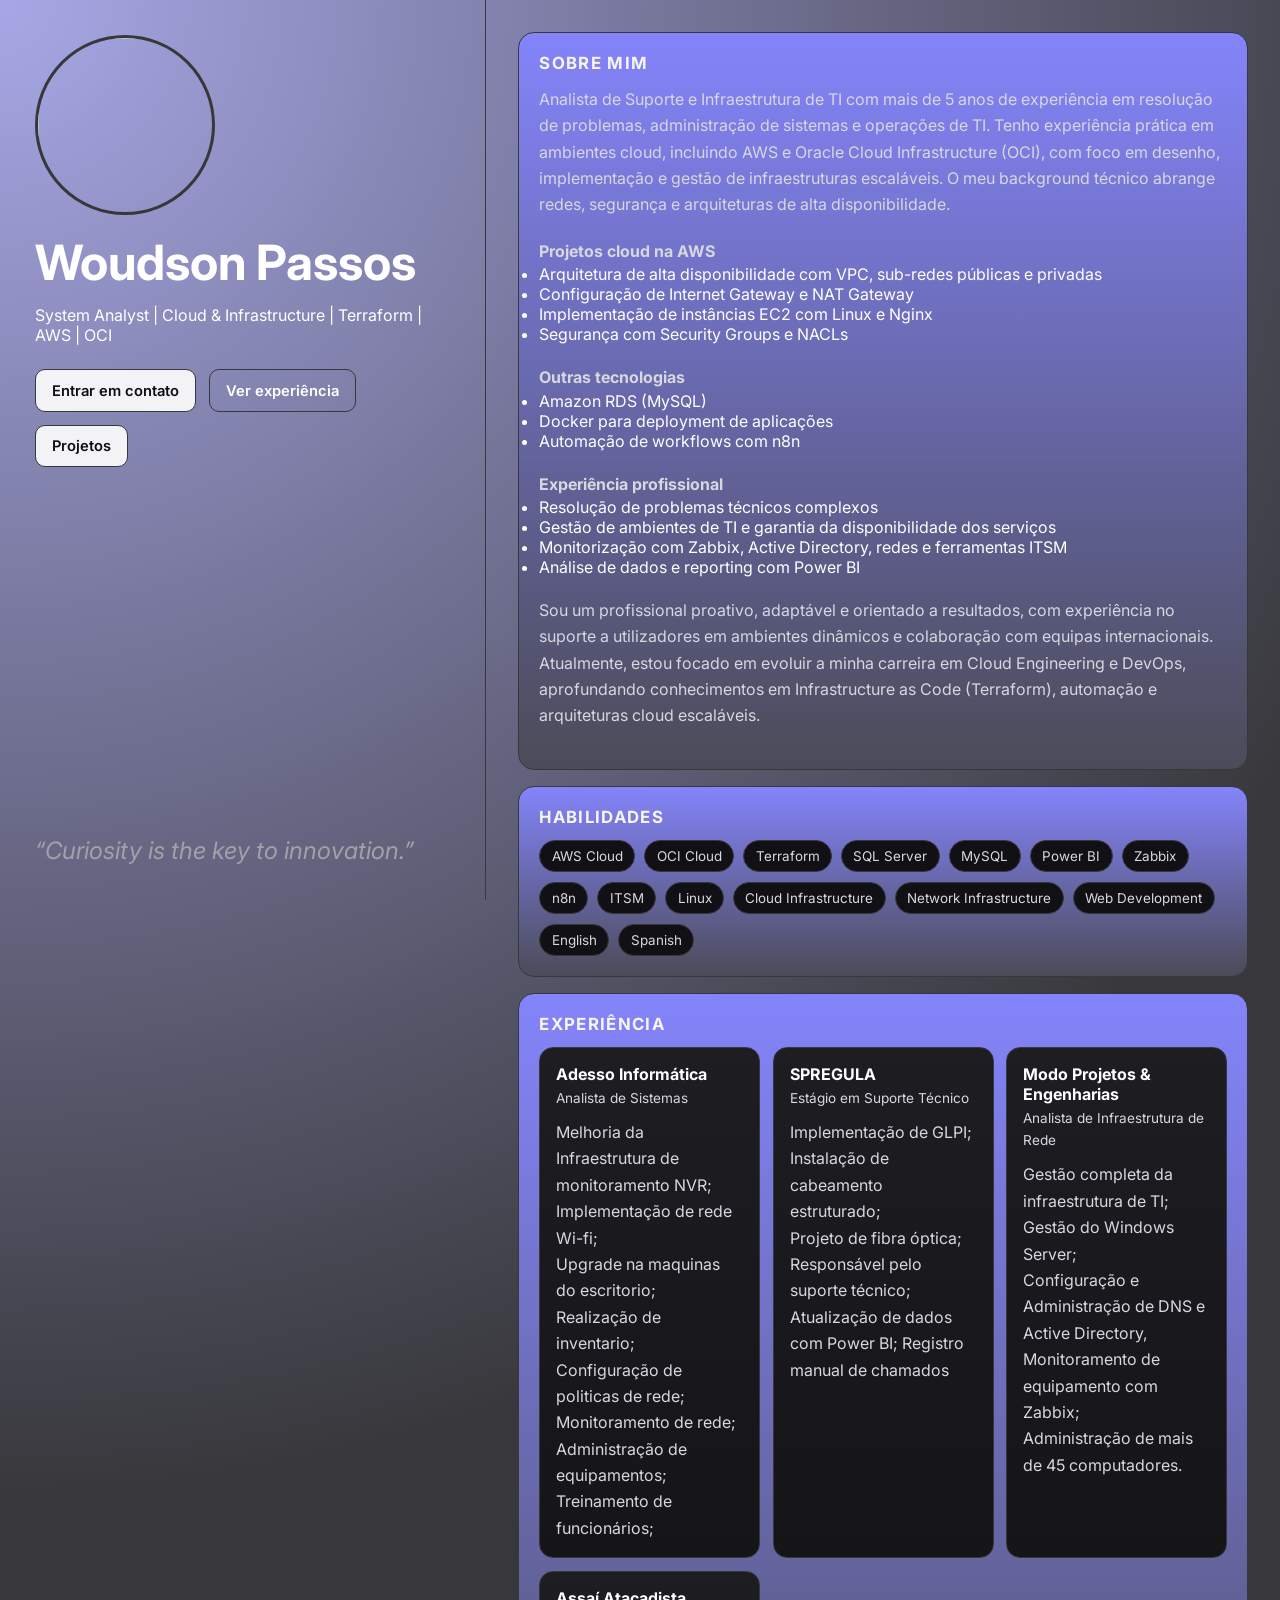
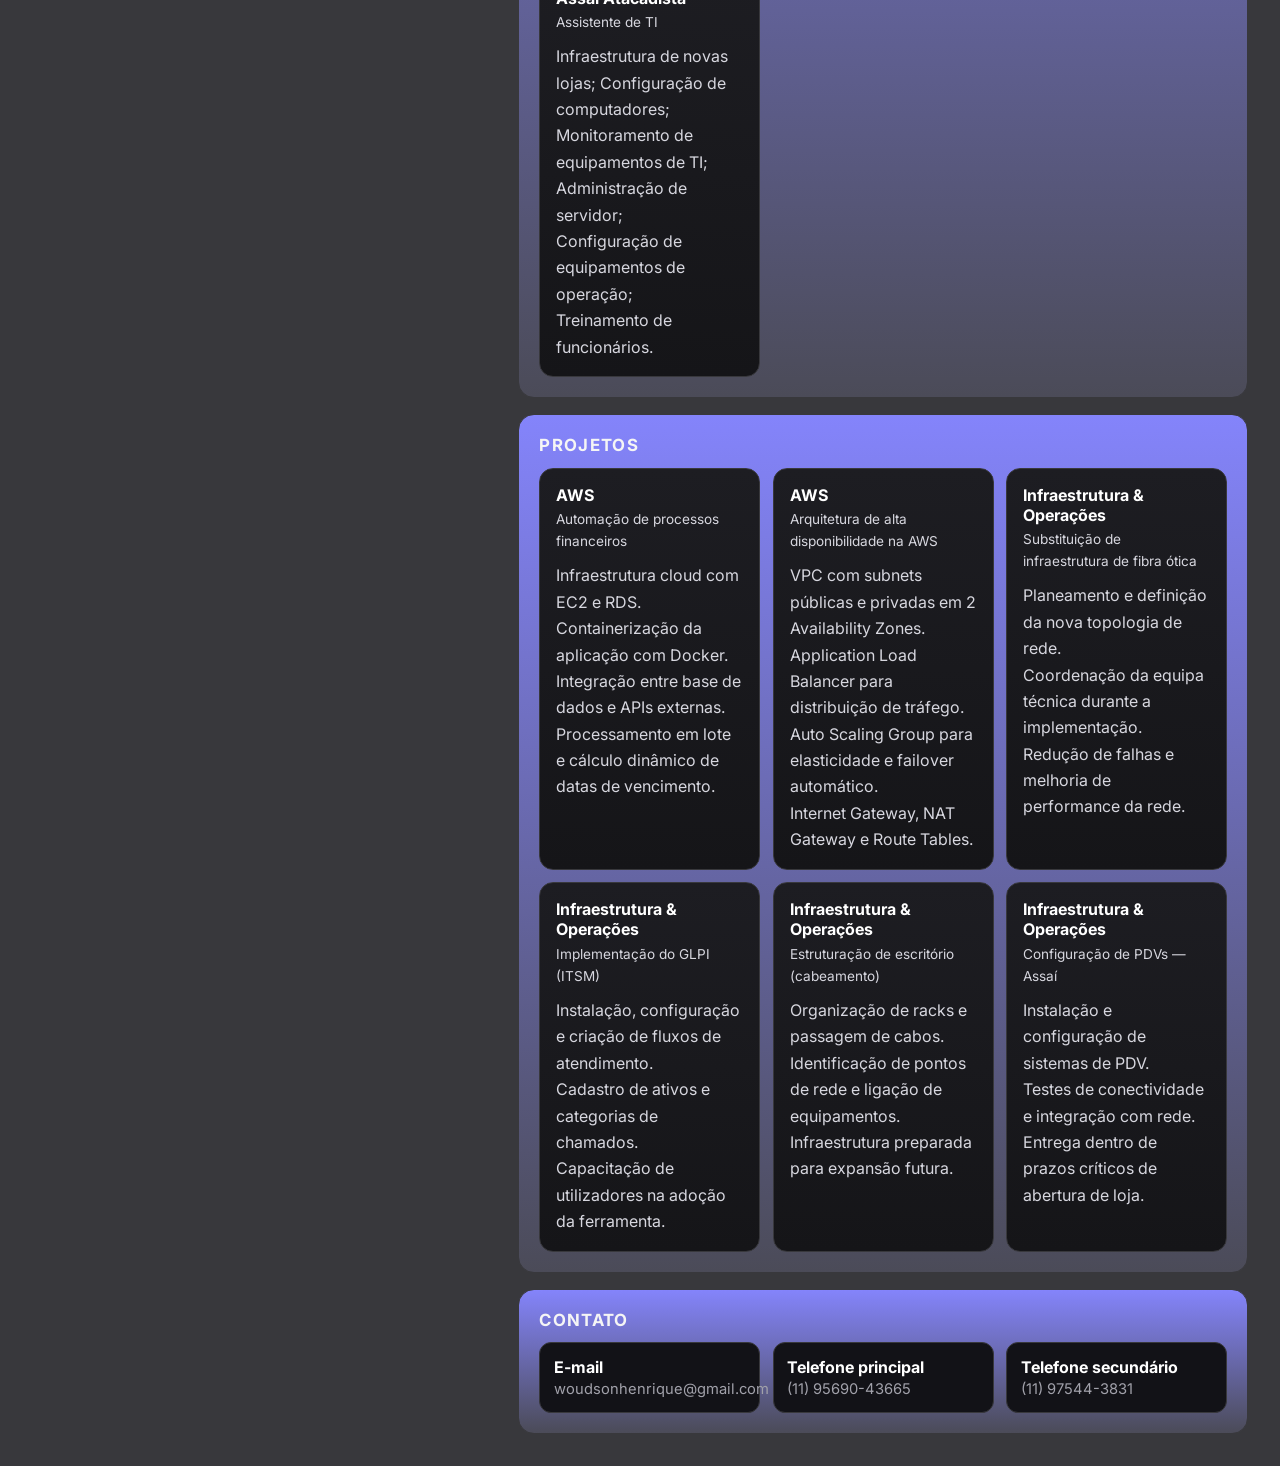
==== index.html @ 6a715b87 "insert button" ====
<!DOCTYPE html>
<html lang="pt-BR">
  <head>
    <meta charset="UTF-8" />
    <meta name="viewport" content="width=device-width, initial-scale=1.0" />
    <title>Portfolio | Woudson Passos</title>
    <link rel="preconnect" href="https://fonts.googleapis.com" />
    <link rel="preconnect" href="https://fonts.gstatic.com" crossorigin />
    <link
      href="https://fonts.googleapis.com/css2?family=Inter:wght@400;500;600;700;800&display=swap"
      rel="stylesheet"
    />
    <link rel="stylesheet" href="style.css" />
  </head>
  <body>
    <div class="layout">
      <aside class="sidebar">

        <img
          class="profile-photo"
          src="https://raw.githubusercontent.com/Woudson/portfolio/main/WoudTechTrend.jpg"/>
        
        <h1><span>Woudson Passos</span></h1>
        <p class="role">System Analyst | Cloud & Infrastructure | Terraform | AWS | OCI</p>

        <div class="actions">
          <a class="btn primary" href="#contato">Entrar em contato</a>
          <a class="btn ghost" href="#experiencia">Ver experiência</a>
          <a class="btn primary" href="#projetos">Projetos</a>
        </div>

        <p class="quote">“Curiosity is the key to innovation.”</p>
      </aside>

      <main class="content">
        <section class="panel" id="sobre">
  <h2>Sobre mim</h2>

  <p>
    Analista de Suporte e Infraestrutura de TI com mais de 5 anos de experiência em resolução de problemas, administração de sistemas e operações de TI. Tenho experiência prática em ambientes cloud, incluindo AWS e Oracle Cloud Infrastructure (OCI), com foco em desenho, implementação e gestão de infraestruturas escaláveis. O meu background técnico abrange redes, segurança e arquiteturas de alta disponibilidade.
  </p><br>

  <p><strong>Projetos cloud na AWS</strong></p>
  <ul>
    <li>Arquitetura de alta disponibilidade com VPC, sub-redes públicas e privadas</li>
    <li>Configuração de Internet Gateway e NAT Gateway</li>
    <li>Implementação de instâncias EC2 com Linux e Nginx</li>
    <li>Segurança com Security Groups e NACLs</li>
  </ul><br>

  <p><strong>Outras tecnologias</strong></p>
  <ul>
    <li>Amazon RDS (MySQL)</li>
    <li>Docker para deployment de aplicações</li>
    <li>Automação de workflows com n8n</li>
  </ul><br>

  <p><strong>Experiência profissional</strong></p>
  <ul>
    <li>Resolução de problemas técnicos complexos</li>
    <li>Gestão de ambientes de TI e garantia da disponibilidade dos serviços</li>
    <li>Monitorização com Zabbix, Active Directory, redes e ferramentas ITSM</li>
    <li>Análise de dados e reporting com Power BI</li>
  </ul><br>

  <p>
    Sou um profissional proativo, adaptável e orientado a resultados, com experiência no suporte a utilizadores em ambientes dinâmicos e colaboração com equipas internacionais. Atualmente, estou focado em evoluir a minha carreira em Cloud Engineering e DevOps, aprofundando conhecimentos em Infrastructure as Code (Terraform), automação e arquiteturas cloud escaláveis.
  </p><br>

</section>

        <section class="panel" id="habilidades">
          <h2>Habilidades</h2>
          <div class="tags">
            <span>AWS Cloud</span>
            <span>OCI Cloud</span>
            <span>Terraform</span>
            <span>SQL Server</span>
            <span>MySQL</span>
            <span>Power BI</span>
            <span>Zabbix</span>
            <span>n8n</span>
            <span>ITSM</span>
            <span>Linux</span>
            <span>Cloud Infrastructure</span>
            <span>Network Infrastructure</span>
            <span>Web Development</span>
            <span>English</span>
            <span>Spanish</span>
          </div>
        </section>

        <section class="panel" id="experiencia">
          <div class="section-head">
            <h2>Experiência</h2>
          </div>

          <div class="cards">

            <article class="card">
                <h3>Adesso Informática</h3>
                <p class="subtitle">Analista de Sistemas</p>
                <p>
                    Melhoria da Infraestrutura de monitoramento NVR;
                    Implementação de rede Wi-fi;<br>
                    Upgrade na maquinas do escritorio;<br>
                    Realização de inventario;<br>
                    Configuração de politicas de rede;<br>
                    Monitoramento de rede;<br>
                    Administração de equipamentos;<br>
                    Treinamento de funcionários;

                </p>

            </article>

            <article class="card">
              <h3>SPREGULA</h3>
              <p class="subtitle">Estágio em Suporte Técnico</p>
              <p>
                Implementação de GLPI;
                Instalação de cabeamento estruturado;<br>
                Projeto de fibra óptica; <br>
                Responsável pelo suporte técnico;
                Atualização de dados com Power BI;
                Registro manual de chamados 
              </p>
            </article>

            <article class="card">
              <h3>Modo Projetos & Engenharias</h3>
              <p class="subtitle">Analista de Infraestrutura de Rede</p>
              <p>
                Gestão completa da infraestrutura de TI;<br>
                Gestão do Windows Server;<br>
                Configuração e Administração de DNS e Active Directory,<br>
                Monitoramento de equipamento com Zabbix;<br>
                Administração de mais de 45 computadores.<br>
              </p>
            </article>

            <article class="card">

              <h3>Assaí Atacadista</h3>
              <p class="subtitle">Assistente de TI</p>
              <p>
                Infraestrutura de novas lojas;
                Configuração de computadores;<br>
                Monitoramento de equipamentos de TI;<br>
                Administração de servidor;<br>
                Configuração de equipamentos de operação;<br>
                Treinamento de funcionários.<br>
              </p>
            </article>

          </div>
        </section>
        
<section class="panel" id="projetos">
  <div class="section-head">
    <h2>Projetos</h2>
  </div>

  <div class="cards">
    <article class="card">
      <h3>AWS</h3>
      <p class="subtitle">Automação de processos financeiros</p>
      <p>
        Infraestrutura cloud com EC2 e RDS.<br>
        Containerização da aplicação com Docker.<br>
        Integração entre base de dados e APIs externas.<br>
        Processamento em lote e cálculo dinâmico de datas de vencimento.
      </p>
    </article>

    <article class="card">
      <h3>AWS</h3>
      <p class="subtitle">Arquitetura de alta disponibilidade na AWS</p>
      <p>
        VPC com subnets públicas e privadas em 2 Availability Zones.<br>
        Application Load Balancer para distribuição de tráfego.<br>
        Auto Scaling Group para elasticidade e failover automático.<br>
        Internet Gateway, NAT Gateway e Route Tables.
      </p>
    </article>

    <article class="card">
      <h3>Infraestrutura &amp; Operações</h3>
      <p class="subtitle">Substituição de infraestrutura de fibra ótica</p>
      <p>
        Planeamento e definição da nova topologia de rede.<br>
        Coordenação da equipa técnica durante a implementação.<br>
        Redução de falhas e melhoria de performance da rede.
      </p>
    </article>

    <article class="card">
      <h3>Infraestrutura &amp; Operações</h3>
      <p class="subtitle">Implementação do GLPI (ITSM)</p>
      <p>
        Instalação, configuração e criação de fluxos de atendimento.<br>
        Cadastro de ativos e categorias de chamados.<br>
        Capacitação de utilizadores na adoção da ferramenta.
      </p>
    </article>

    <article class="card">
      <h3>Infraestrutura &amp; Operações</h3>
      <p class="subtitle">Estruturação de escritório (cabeamento)</p>
      <p>
        Organização de racks e passagem de cabos.<br>
        Identificação de pontos de rede e ligação de equipamentos.<br>
        Infraestrutura preparada para expansão futura.
      </p>
    </article>

    <article class="card">
      <h3>Infraestrutura &amp; Operações</h3>
      <p class="subtitle">Configuração de PDVs — Assaí</p>
      <p>
        Instalação e configuração de sistemas de PDV.<br>
        Testes de conectividade e integração com rede.<br>
        Entrega dentro de prazos críticos de abertura de loja.
      </p>
    </article>
  </div>
</section>

        <section class="panel" id="contato">
          <h2>Contato</h2>
          <div class="contact-grid">
            <a href="mailto:woudsonhenrique@gmail.com">
              <strong>E-mail</strong>
              <span>woudsonhenrique@gmail.com</span>
            </a>
            <a href="tel:+55119569043665">
              <strong>Telefone principal</strong>
              <span>(11) 95690-43665</span>
            </a>
            <a href="tel:+5511975443831">
              <strong>Telefone secundário</strong>
              <span>(11) 97544-3831</span>
            </a>
          </div>
        </section>
      </main>
    </div>
  </body>
</html>
---- style.css ----
:root {
  --bg:#38383c;
  --bg-soft: #131316;
  --panel: #8484fb;
  --card: #1d1d22;
  --text: #ffffff;
  --muted: #a1a1aa;
  --line: #38383c;
  --accent: #f5f5f7;
}

* {
  box-sizing: border-box;
  margin: 0;
  padding: 0;
}

body {
  font-family: "Inter", sans-serif;
  background: radial-gradient(circle at top left, #a7a7e6 0%, var(--bg) 45%);
  color: var(--text);
}

.layout {
  min-height: 100vh;
  display: grid;
  grid-template-columns: minmax(320px, 38%) 1fr;
}

.sidebar {
  padding: 2.2rem;
  border-right: 1px solid var(--line);
  position: sticky;
  top: 0;
  height: 100vh;
  display: flex;
  flex-direction: column;
  gap: 1rem;
}

.profile-photo {
  width: 180px;
  height: 180px;
  border-radius: 50%;
  object-fit: cover;
  border: 3px solid var(--line);
  filter: grayscale(60%);
}

h1 {
  font-size: clamp(1.8rem, 3.8vw, 3.2rem);
  line-height: 1.1;
  margin-top: 0.3rem;
}

h1 span {
  color: #ffffff;
}

.role {
  color: rgb(rgb(245, 240, 240));
  max-width: 55ch;
}

.actions {
  display: flex;
  gap: 0.8rem;
  flex-wrap: wrap;
  margin: 0.5rem 0 0.2rem;
}

.btn {
  border: 1px solid var(--line);
  border-radius: 10px;
  padding: 0.7rem 1rem;
  text-decoration: none;
  color: var(--text);
  font-weight: 600;
  font-size: 0.92rem;
}

.btn.primary {
  background: #f3f3f6;
  color: #0f0f12;
}

.btn.ghost {
  background: transparent;
}

.quote {
  margin-top: auto;
  color: var(--muted);
  font-style: italic;
  font-size: 1.5rem;
}

.content {
  padding: 2rem;
  display: grid;
  gap: 1rem;
}

.panel {
  border: 1px solid var(--line);
  border-radius: 16px;
  background: linear-gradient(180deg, var(--panel), #4b4b58);
  padding: 1.25rem;
}

h2 {
  font-size: 1.05rem;
  text-transform: uppercase;
  letter-spacing: 0.08em;
  color: #f5f5f5;
  margin-bottom: 0.8rem;
}

.panel p {
  color: #d7d7df;
  line-height: 1.65;
}

.tags {
  display: flex;
  flex-wrap: wrap;
  gap: 0.6rem;
}

.tags span {
  border: 1px solid var(--line);
  background: #111115;
  padding: 0.45rem 0.7rem;
  border-radius: 999px;
  font-size: 0.84rem;
  color: #d8d8df;
}

.cards {
  display: grid;
  grid-template-columns: repeat(auto-fit, minmax(220px, 1fr));
  gap: 0.8rem;
}

.card {
  border: 1px solid var(--line);
  background: linear-gradient(180deg, var(--card), #151518);
  border-radius: 14px;
  padding: 1rem;
}

.card h3 {
  font-size: 1rem;
}

.subtitle {
  color: var(--muted);
  font-size: 0.85rem;
  margin: 0.2rem 0 0.6rem;
}

.contact-grid {
  display: grid;
  grid-template-columns: repeat(auto-fit, minmax(220px, 1fr));
  gap: 0.8rem;
}

.contact-grid a {
  text-decoration: none;
  border: 1px solid var(--line);
  background: #121217;
  color: var(--text);
  border-radius: 12px;
  padding: 0.85rem;
  display: grid;
  gap: 0.2rem;
}

.contact-grid span {
  color: var(--muted);
  font-size: 0.92rem;
}

@media (max-width: 980px) {
  .layout {
    grid-template-columns: 1fr;
  }

  .sidebar {
    position: static;
    height: auto;
    border-right: none;
    border-bottom: 1px solid var(--line);
  }
}
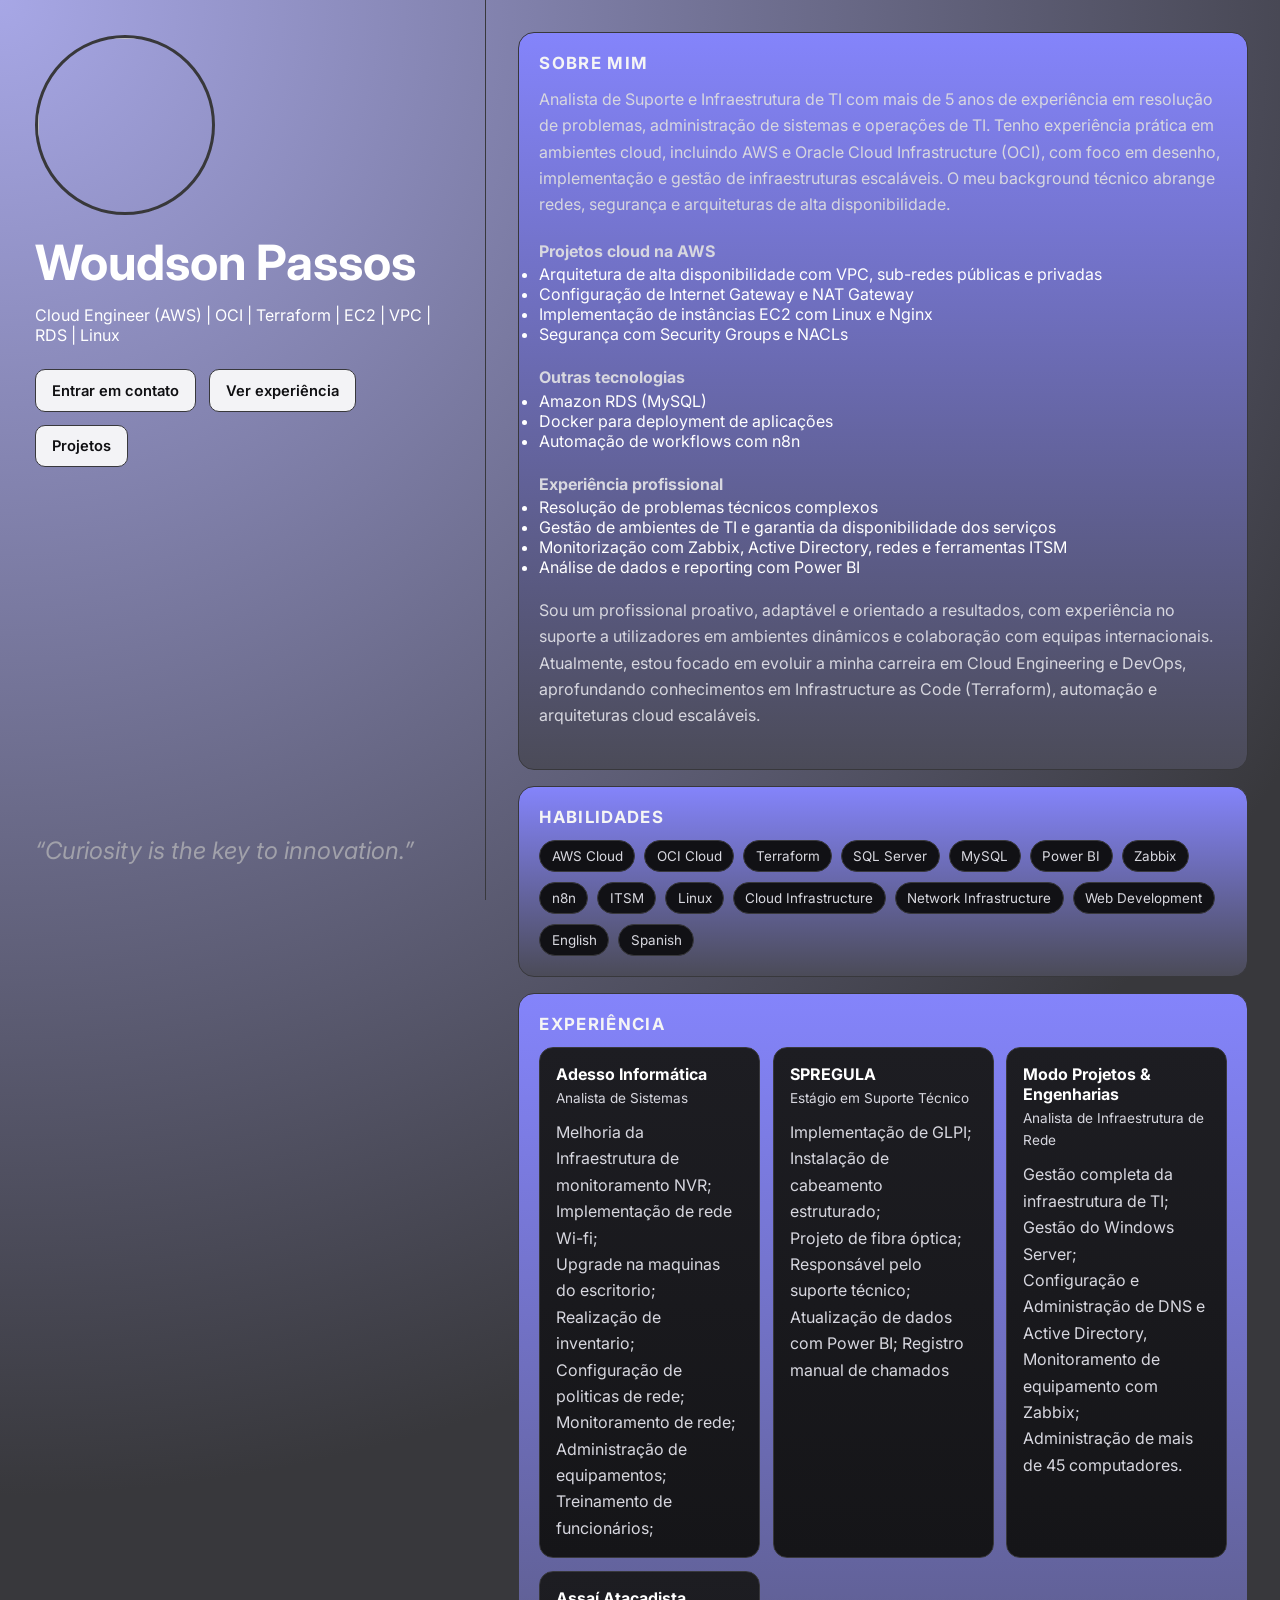
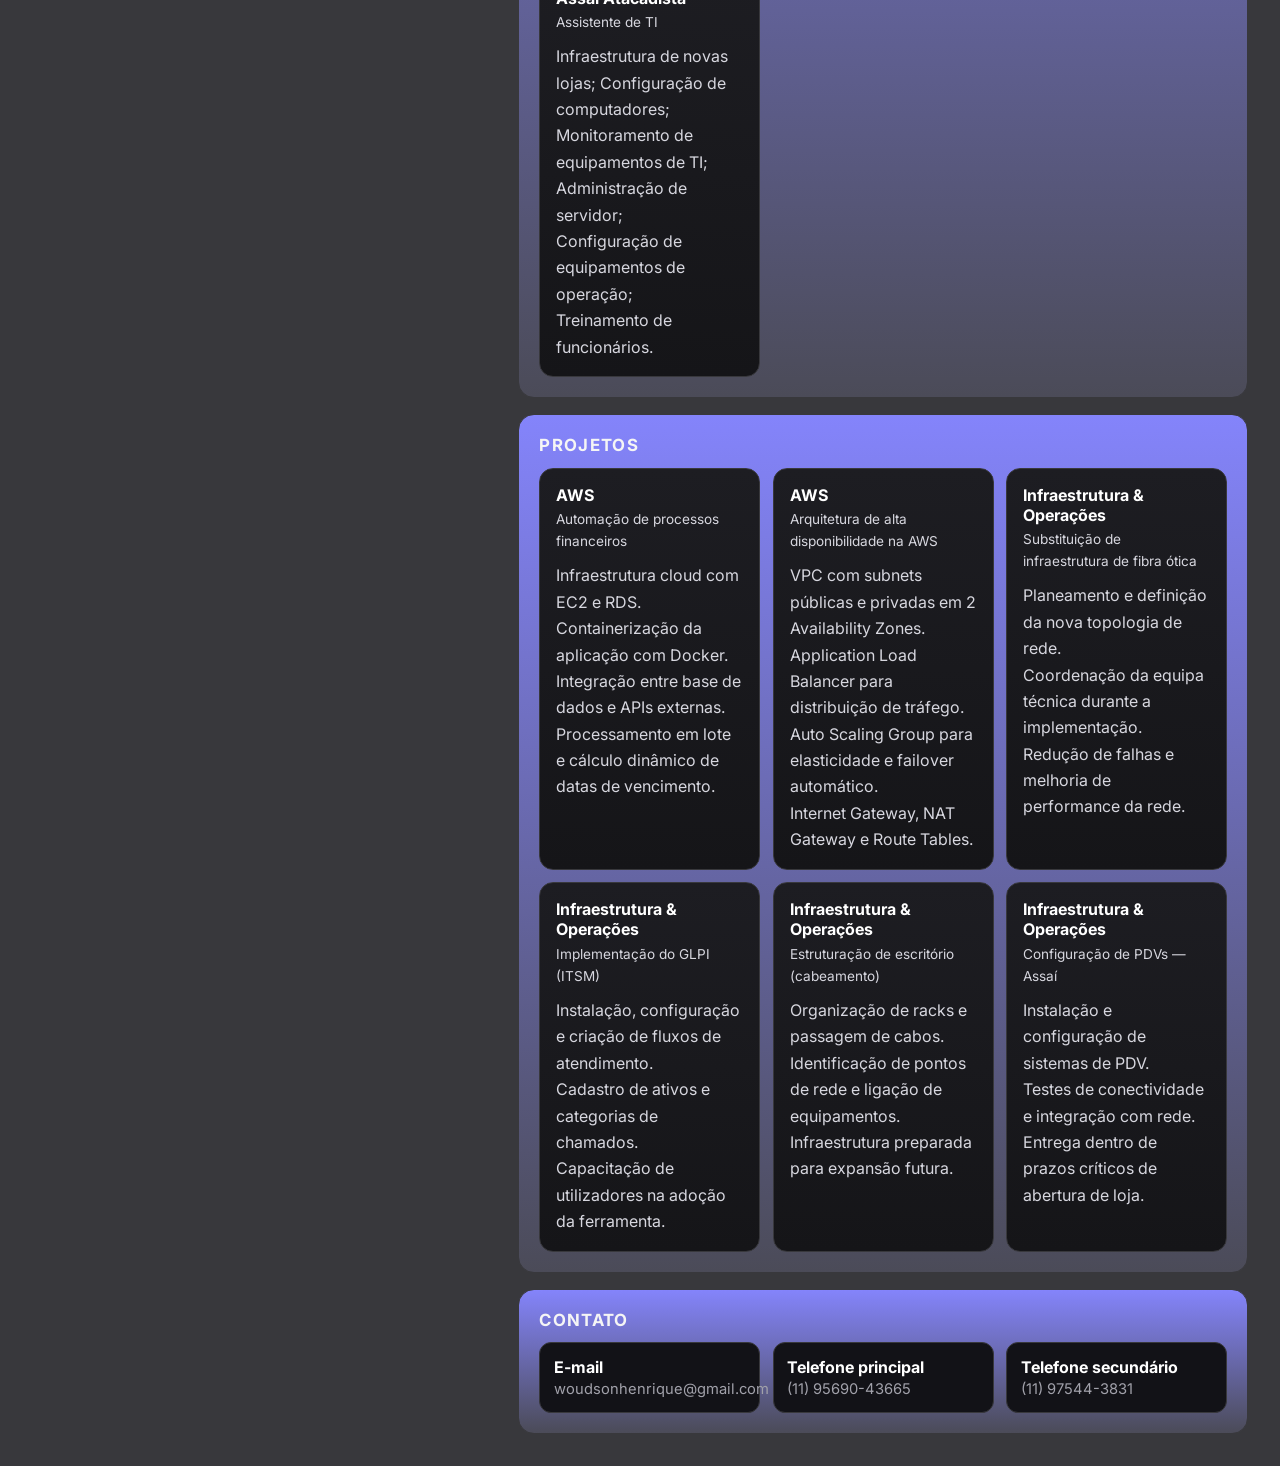
==== commit d854f8dd: "change design" ====
--- a/index.html
+++ b/index.html
@@ -21,11 +21,11 @@
           src="https://raw.githubusercontent.com/Woudson/portfolio/main/WoudTechTrend.jpg"/>
         
         <h1><span>Woudson Passos</span></h1>
-        <p class="role">System Analyst | Cloud & Infrastructure | Terraform | AWS | OCI</p>
+        <p class="role">Cloud Engineer (AWS) | OCI | Terraform | EC2 | VPC | RDS | Linux </p>
 
         <div class="actions">
           <a class="btn primary" href="#contato">Entrar em contato</a>
-          <a class="btn ghost" href="#experiencia">Ver experiência</a>
+          <a class="btn primary" href="#experiencia">Ver experiência</a>
           <a class="btn primary" href="#projetos">Projetos</a>
         </div>
 
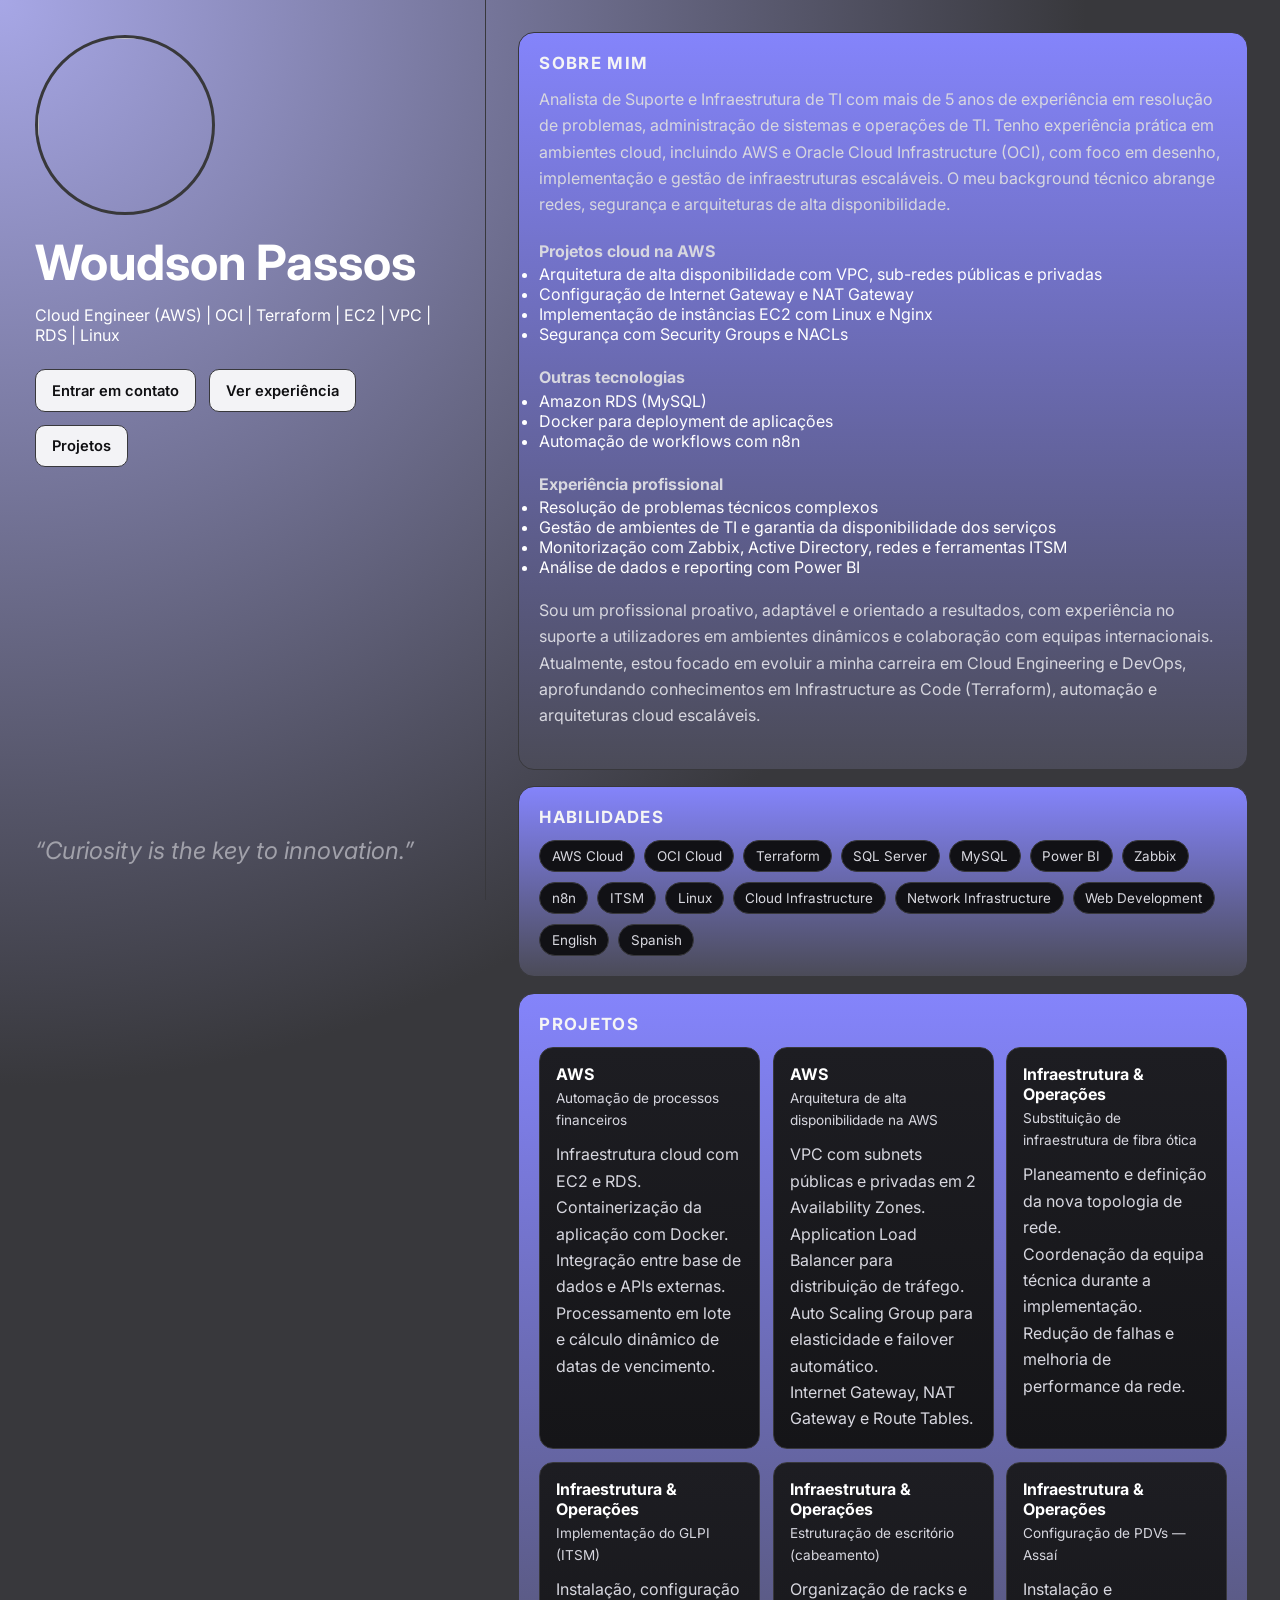
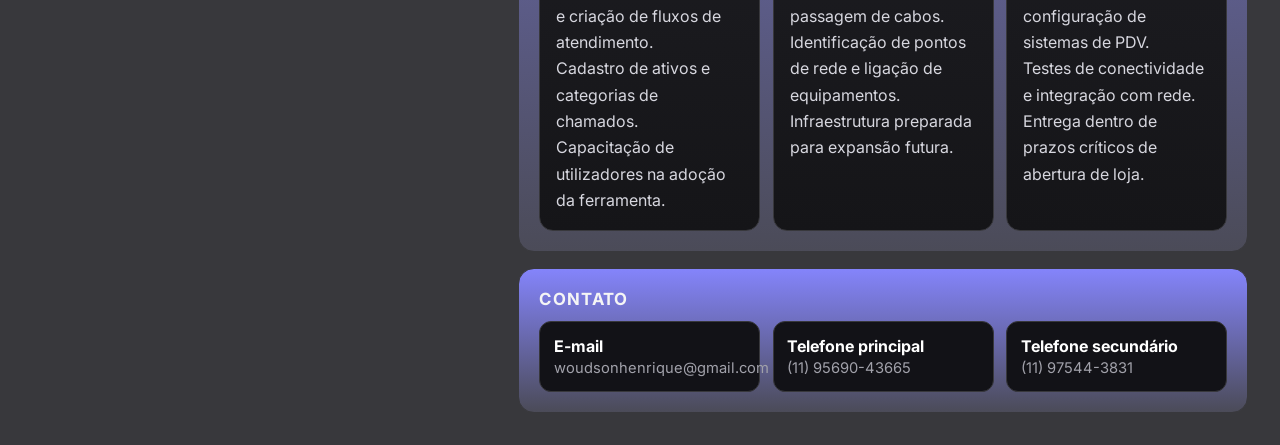
==== commit f9ebff14: "new edit" ====
--- a/index.html
+++ b/index.html
@@ -90,71 +90,7 @@
           </div>
         </section>
 
-        <section class="panel" id="experiencia">
-          <div class="section-head">
-            <h2>Experiência</h2>
-          </div>
-
-          <div class="cards">
-
-            <article class="card">
-                <h3>Adesso Informática</h3>
-                <p class="subtitle">Analista de Sistemas</p>
-                <p>
-                    Melhoria da Infraestrutura de monitoramento NVR;
-                    Implementação de rede Wi-fi;<br>
-                    Upgrade na maquinas do escritorio;<br>
-                    Realização de inventario;<br>
-                    Configuração de politicas de rede;<br>
-                    Monitoramento de rede;<br>
-                    Administração de equipamentos;<br>
-                    Treinamento de funcionários;
-
-                </p>
-
-            </article>
-
-            <article class="card">
-              <h3>SPREGULA</h3>
-              <p class="subtitle">Estágio em Suporte Técnico</p>
-              <p>
-                Implementação de GLPI;
-                Instalação de cabeamento estruturado;<br>
-                Projeto de fibra óptica; <br>
-                Responsável pelo suporte técnico;
-                Atualização de dados com Power BI;
-                Registro manual de chamados 
-              </p>
-            </article>
-
-            <article class="card">
-              <h3>Modo Projetos & Engenharias</h3>
-              <p class="subtitle">Analista de Infraestrutura de Rede</p>
-              <p>
-                Gestão completa da infraestrutura de TI;<br>
-                Gestão do Windows Server;<br>
-                Configuração e Administração de DNS e Active Directory,<br>
-                Monitoramento de equipamento com Zabbix;<br>
-                Administração de mais de 45 computadores.<br>
-              </p>
-            </article>
-
-            <article class="card">
-
-              <h3>Assaí Atacadista</h3>
-              <p class="subtitle">Assistente de TI</p>
-              <p>
-                Infraestrutura de novas lojas;
-                Configuração de computadores;<br>
-                Monitoramento de equipamentos de TI;<br>
-                Administração de servidor;<br>
-                Configuração de equipamentos de operação;<br>
-                Treinamento de funcionários.<br>
-              </p>
-            </article>
-
-          </div>
-        </section>
+        
         
 <section class="panel" id="projetos">
   <div class="section-head">
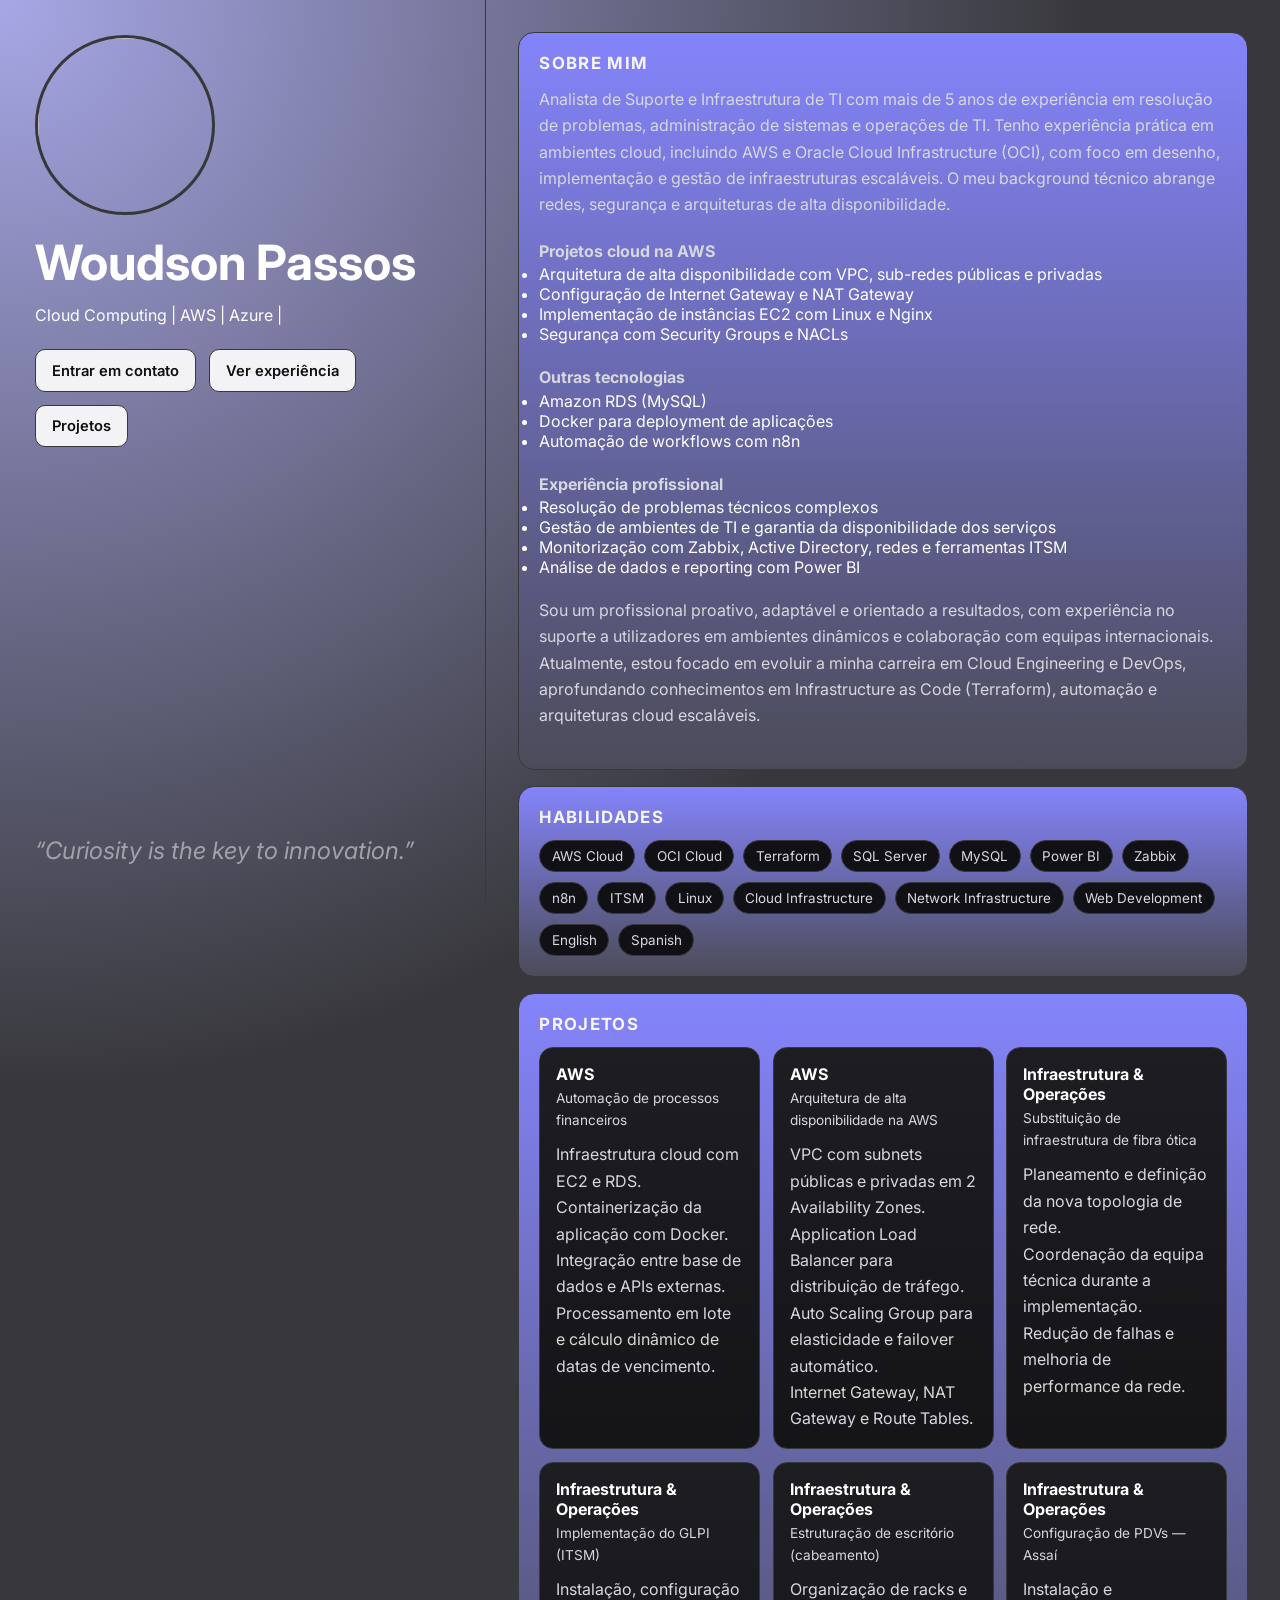
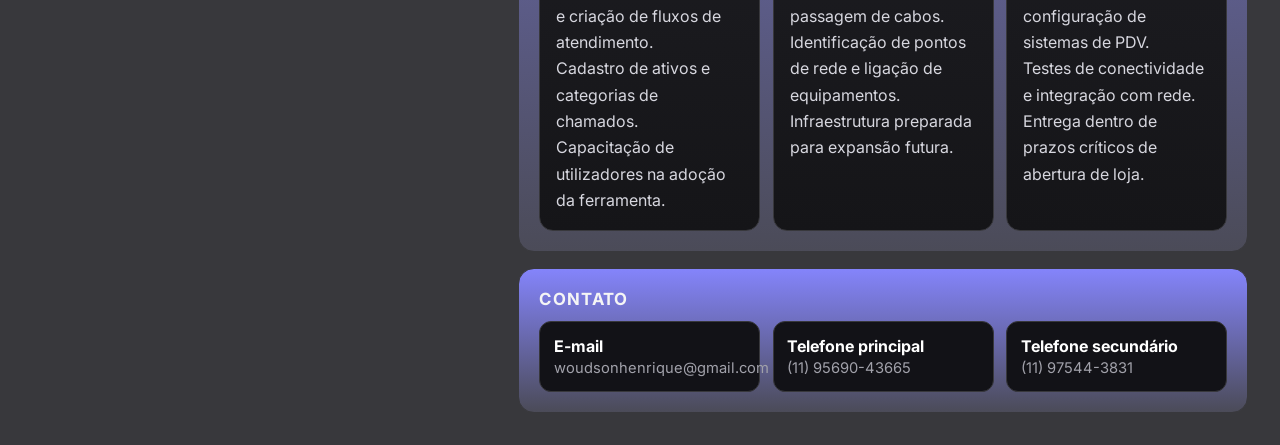
==== commit d85efffd: "v1" ====
--- a/index.html
+++ b/index.html
@@ -21,11 +21,11 @@
           src="https://raw.githubusercontent.com/Woudson/portfolio/main/WoudTechTrend.jpg"/>
         
         <h1><span>Woudson Passos</span></h1>
-        <p class="role">Cloud Engineer (AWS) | OCI | Terraform | EC2 | VPC | RDS | Linux </p>
+        <p class="role">Cloud Computing | AWS | Azure | </p>
 
         <div class="actions">
           <a class="btn primary" href="#contato">Entrar em contato</a>
-          <a class="btn primary" href="#experiencia">Ver experiência</a>
+          <a class="btn primary" href="./experience.html">Ver experiência</a>
           <a class="btn primary" href="#projetos">Projetos</a>
         </div>
 
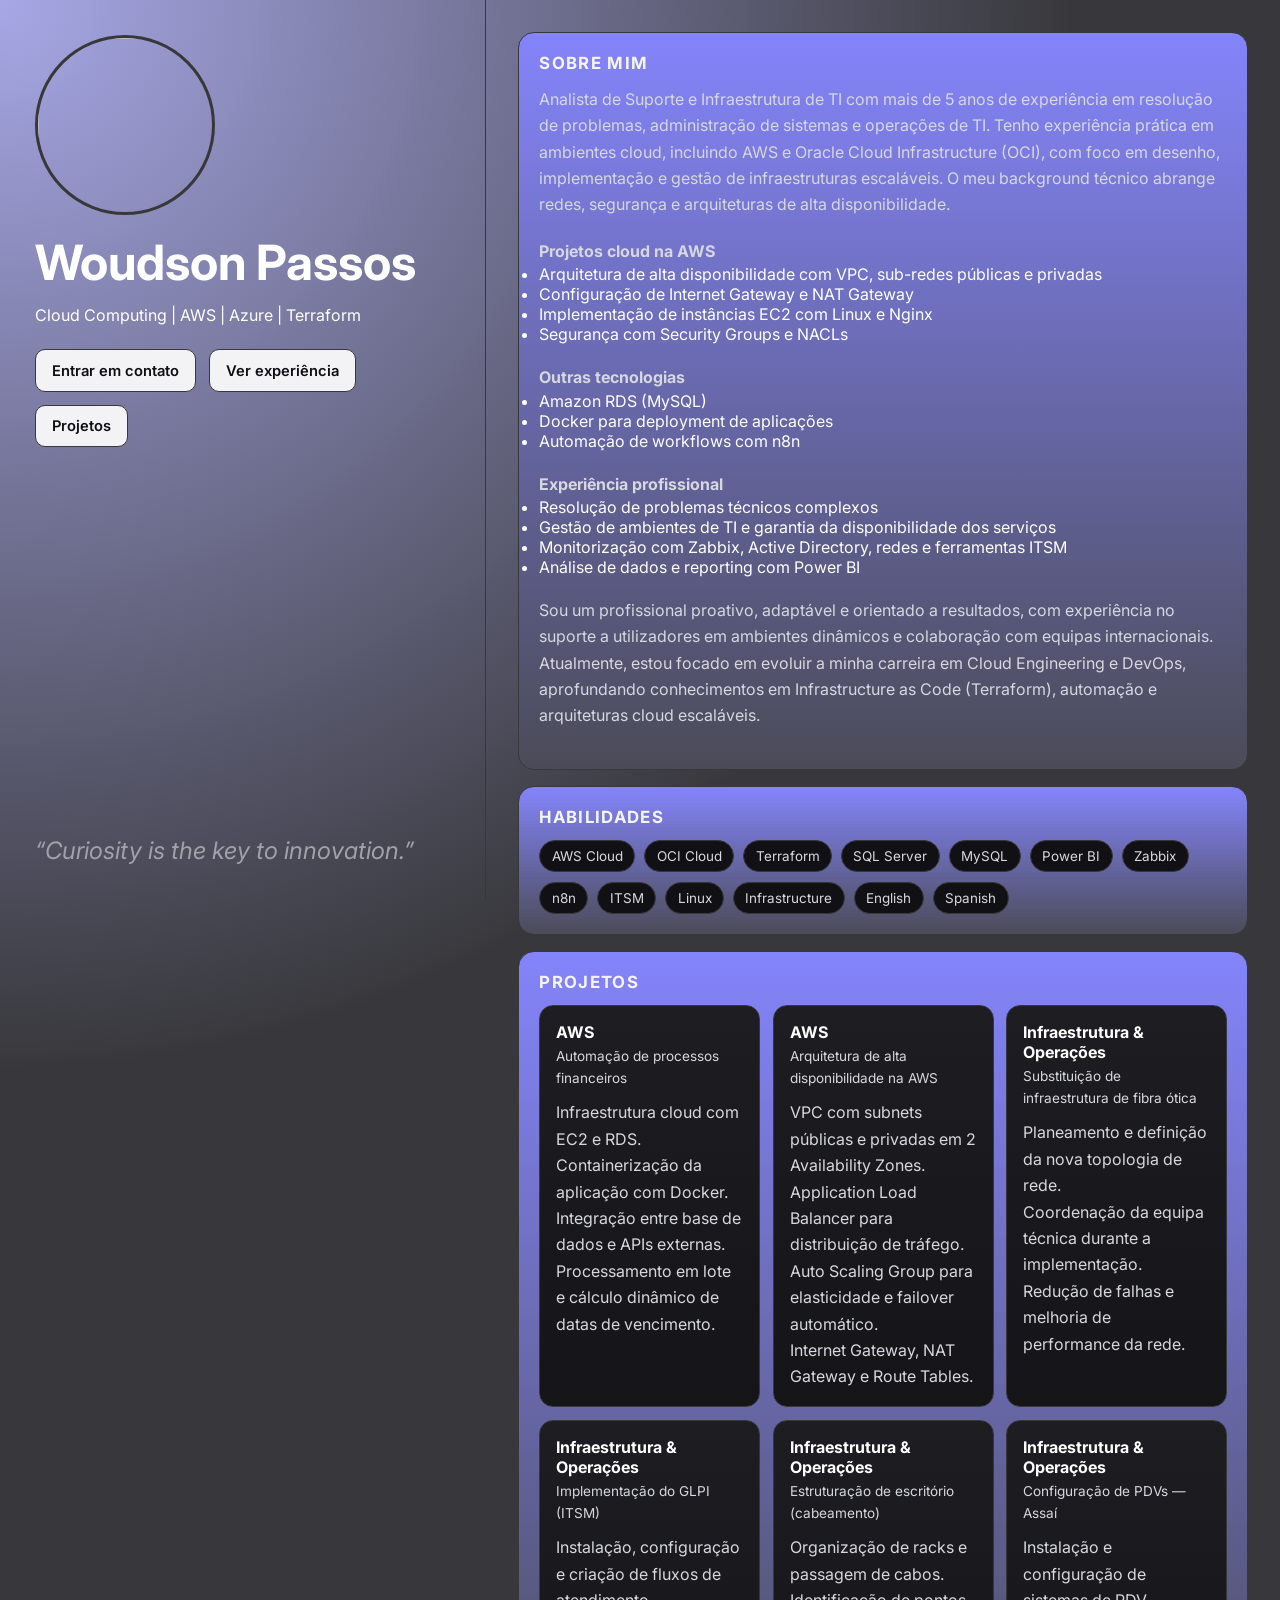
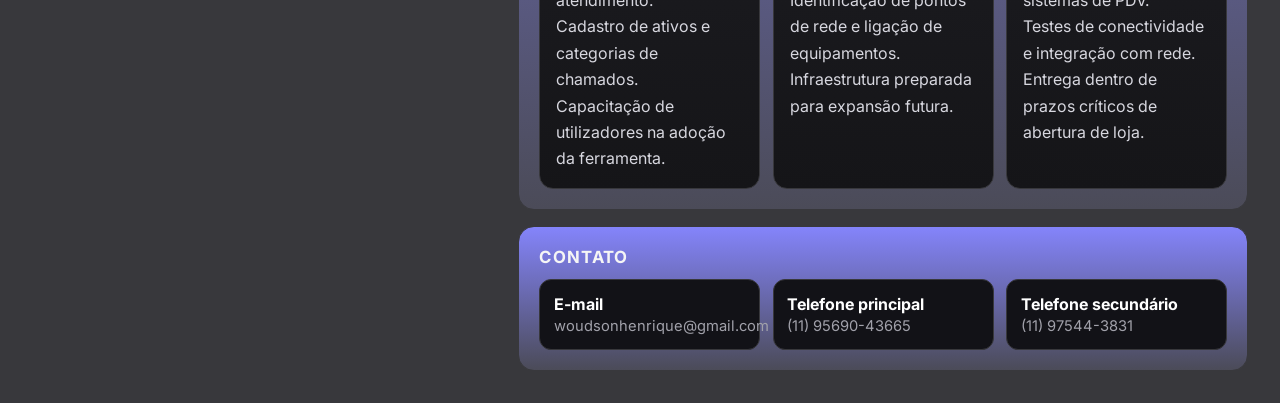
==== commit dc7a2e32: "v2" ====
--- a/index.html
+++ b/index.html
@@ -21,7 +21,7 @@
           src="https://raw.githubusercontent.com/Woudson/portfolio/main/WoudTechTrend.jpg"/>
         
         <h1><span>Woudson Passos</span></h1>
-        <p class="role">Cloud Computing | AWS | Azure | </p>
+        <p class="role">Cloud Computing | AWS | Azure | Terraform</p>
 
         <div class="actions">
           <a class="btn primary" href="#contato">Entrar em contato</a>
@@ -82,9 +82,7 @@
             <span>n8n</span>
             <span>ITSM</span>
             <span>Linux</span>
-            <span>Cloud Infrastructure</span>
-            <span>Network Infrastructure</span>
-            <span>Web Development</span>
+            <span>Infrastructure</span>
             <span>English</span>
             <span>Spanish</span>
           </div>
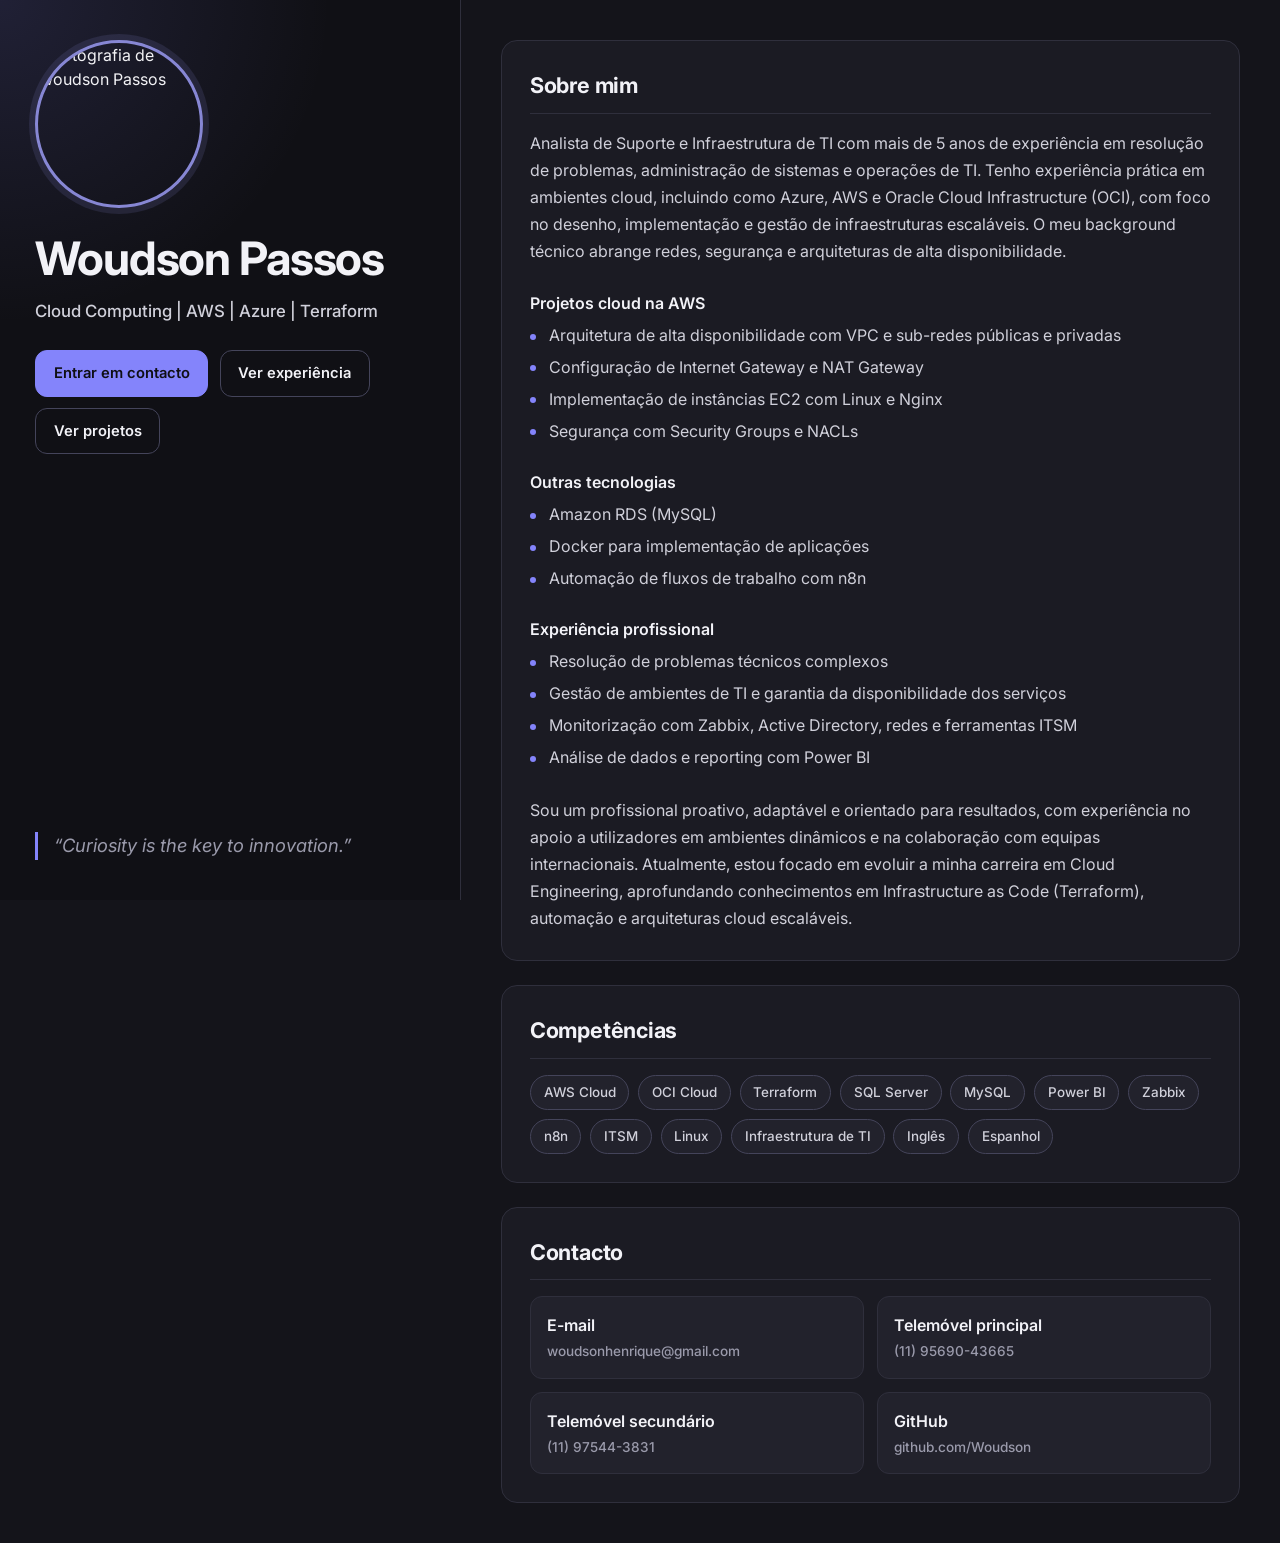
==== commit 5b1e3c2f: "v2" ====
--- a/index.html
+++ b/index.html
@@ -1,76 +1,109 @@
 <!DOCTYPE html>
-<html lang="pt-BR">
+<html lang="pt-PT">
   <head>
     <meta charset="UTF-8" />
     <meta name="viewport" content="width=device-width, initial-scale=1.0" />
-    <title>Portfolio | Woudson Passos</title>
+    <meta
+      name="description"
+      content="Portefólio de Woudson Passos, Analista de Suporte e Infraestrutura de TI com foco em Cloud Computing, AWS, Azure e Terraform."
+    />
+    <meta name="theme-color" content="#14141a" />
+    <title>Woudson Passos | Cloud, AWS e Infraestrutura de TI</title>
+
     <link rel="preconnect" href="https://fonts.googleapis.com" />
     <link rel="preconnect" href="https://fonts.gstatic.com" crossorigin />
     <link
-      href="https://fonts.googleapis.com/css2?family=Inter:wght@400;500;600;700;800&display=swap"
+      href="https://fonts.googleapis.com/css2?family=Inter:wght@400;500;600;700&display=swap"
       rel="stylesheet"
     />
     <link rel="stylesheet" href="style.css" />
   </head>
+
   <body>
     <div class="layout">
       <aside class="sidebar">
-
         <img
           class="profile-photo"
-          src="https://raw.githubusercontent.com/Woudson/portfolio/main/WoudTechTrend.jpg"/>
-        
-        <h1><span>Woudson Passos</span></h1>
+          src="https://raw.githubusercontent.com/Woudson/portfolio/main/WoudTechTrend.jpg"
+          alt="Fotografia de Woudson Passos"
+          width="168"
+          height="168"
+        />
+
+        <h1>Woudson Passos</h1>
         <p class="role">Cloud Computing | AWS | Azure | Terraform</p>
 
-        <div class="actions">
-          <a class="btn primary" href="#contato">Entrar em contato</a>
-          <a class="btn primary" href="./experience.html">Ver experiência</a>
-          <a class="btn primary" href="#projetos">Projetos</a>
-        </div>
+        <nav class="actions" aria-label="Navegação principal">
+          <a class="btn primary" href="#contacto">Entrar em contacto</a>
+          <a class="btn ghost" href="./experience.html">Ver experiência</a>
+          <a class="btn ghost" href="./projects.html">Ver projetos</a>
+        </nav>
 
-        <p class="quote">“Curiosity is the key to innovation.”</p>
+        <p class="quote" lang="en">“Curiosity is the key to innovation.”</p>
       </aside>
 
       <main class="content">
-        <section class="panel" id="sobre">
-  <h2>Sobre mim</h2>
+        <section class="panel" id="sobre" aria-labelledby="titulo-sobre">
+          <h2 id="titulo-sobre">Sobre mim</h2>
 
-  <p>
-    Analista de Suporte e Infraestrutura de TI com mais de 5 anos de experiência em resolução de problemas, administração de sistemas e operações de TI. Tenho experiência prática em ambientes cloud, incluindo AWS e Oracle Cloud Infrastructure (OCI), com foco em desenho, implementação e gestão de infraestruturas escaláveis. O meu background técnico abrange redes, segurança e arquiteturas de alta disponibilidade.
-  </p><br>
+          <p>
+            Analista de Suporte e Infraestrutura de TI com mais de 5 anos de
+            experiência em resolução de problemas, administração de sistemas e
+            operações de TI. Tenho experiência prática em ambientes cloud,
+            incluindo como Azure, AWS e Oracle Cloud Infrastructure (OCI), com foco no
+            desenho, implementação e gestão de infraestruturas escaláveis. O
+            meu background técnico abrange redes, segurança e arquiteturas de
+            alta disponibilidade.
+          </p>
 
-  <p><strong>Projetos cloud na AWS</strong></p>
-  <ul>
-    <li>Arquitetura de alta disponibilidade com VPC, sub-redes públicas e privadas</li>
-    <li>Configuração de Internet Gateway e NAT Gateway</li>
-    <li>Implementação de instâncias EC2 com Linux e Nginx</li>
-    <li>Segurança com Security Groups e NACLs</li>
-  </ul><br>
+          <h3>Projetos cloud na AWS</h3>
+          <ul>
+            <li>
+              Arquitetura de alta disponibilidade com VPC e sub-redes públicas
+              e privadas
+            </li>
+            <li>Configuração de Internet Gateway e NAT Gateway</li>
+            <li>Implementação de instâncias EC2 com Linux e Nginx</li>
+            <li>Segurança com Security Groups e NACLs</li>
+          </ul>
 
-  <p><strong>Outras tecnologias</strong></p>
-  <ul>
-    <li>Amazon RDS (MySQL)</li>
-    <li>Docker para deployment de aplicações</li>
-    <li>Automação de workflows com n8n</li>
-  </ul><br>
+          <h3>Outras tecnologias</h3>
+          <ul>
+            <li>Amazon RDS (MySQL)</li>
+            <li>Docker para implementação de aplicações</li>
+            <li>Automação de fluxos de trabalho com n8n</li>
+          </ul>
 
-  <p><strong>Experiência profissional</strong></p>
-  <ul>
-    <li>Resolução de problemas técnicos complexos</li>
-    <li>Gestão de ambientes de TI e garantia da disponibilidade dos serviços</li>
-    <li>Monitorização com Zabbix, Active Directory, redes e ferramentas ITSM</li>
-    <li>Análise de dados e reporting com Power BI</li>
-  </ul><br>
+          <h3>Experiência profissional</h3>
+          <ul>
+            <li>Resolução de problemas técnicos complexos</li>
+            <li>
+              Gestão de ambientes de TI e garantia da disponibilidade dos
+              serviços
+            </li>
+            <li>
+              Monitorização com Zabbix, Active Directory, redes e ferramentas
+              ITSM
+            </li>
+            <li>Análise de dados e reporting com Power BI</li>
+          </ul>
 
-  <p>
-    Sou um profissional proativo, adaptável e orientado a resultados, com experiência no suporte a utilizadores em ambientes dinâmicos e colaboração com equipas internacionais. Atualmente, estou focado em evoluir a minha carreira em Cloud Engineering e DevOps, aprofundando conhecimentos em Infrastructure as Code (Terraform), automação e arquiteturas cloud escaláveis.
-  </p><br>
+          <p>
+            Sou um profissional proativo, adaptável e orientado para
+            resultados, com experiência no apoio a utilizadores em ambientes
+            dinâmicos e na colaboração com equipas internacionais.
+            Atualmente, estou focado em evoluir a minha carreira em Cloud
+            Engineering, aprofundando conhecimentos em Infrastructure
+            as Code (Terraform), automação e arquiteturas cloud escaláveis.
+          </p>
+        </section>
 
-</section>
-
-        <section class="panel" id="habilidades">
-          <h2>Habilidades</h2>
+        <section
+          class="panel"
+          id="competencias"
+          aria-labelledby="titulo-competencias"
+        >
+          <h2 id="titulo-competencias">Competências</h2>
           <div class="tags">
             <span>AWS Cloud</span>
             <span>OCI Cloud</span>
@@ -82,102 +115,39 @@
             <span>n8n</span>
             <span>ITSM</span>
             <span>Linux</span>
-            <span>Infrastructure</span>
-            <span>English</span>
-            <span>Spanish</span>
+            <span>Infraestrutura de TI</span>
+            <span>Inglês</span>
+            <span>Espanhol</span>
           </div>
         </section>
 
-        
-        
-<section class="panel" id="projetos">
-  <div class="section-head">
-    <h2>Projetos</h2>
-  </div>
-
-  <div class="cards">
-    <article class="card">
-      <h3>AWS</h3>
-      <p class="subtitle">Automação de processos financeiros</p>
-      <p>
-        Infraestrutura cloud com EC2 e RDS.<br>
-        Containerização da aplicação com Docker.<br>
-        Integração entre base de dados e APIs externas.<br>
-        Processamento em lote e cálculo dinâmico de datas de vencimento.
-      </p>
-    </article>
-
-    <article class="card">
-      <h3>AWS</h3>
-      <p class="subtitle">Arquitetura de alta disponibilidade na AWS</p>
-      <p>
-        VPC com subnets públicas e privadas em 2 Availability Zones.<br>
-        Application Load Balancer para distribuição de tráfego.<br>
-        Auto Scaling Group para elasticidade e failover automático.<br>
-        Internet Gateway, NAT Gateway e Route Tables.
-      </p>
-    </article>
-
-    <article class="card">
-      <h3>Infraestrutura &amp; Operações</h3>
-      <p class="subtitle">Substituição de infraestrutura de fibra ótica</p>
-      <p>
-        Planeamento e definição da nova topologia de rede.<br>
-        Coordenação da equipa técnica durante a implementação.<br>
-        Redução de falhas e melhoria de performance da rede.
-      </p>
-    </article>
-
-    <article class="card">
-      <h3>Infraestrutura &amp; Operações</h3>
-      <p class="subtitle">Implementação do GLPI (ITSM)</p>
-      <p>
-        Instalação, configuração e criação de fluxos de atendimento.<br>
-        Cadastro de ativos e categorias de chamados.<br>
-        Capacitação de utilizadores na adoção da ferramenta.
-      </p>
-    </article>
-
-    <article class="card">
-      <h3>Infraestrutura &amp; Operações</h3>
-      <p class="subtitle">Estruturação de escritório (cabeamento)</p>
-      <p>
-        Organização de racks e passagem de cabos.<br>
-        Identificação de pontos de rede e ligação de equipamentos.<br>
-        Infraestrutura preparada para expansão futura.
-      </p>
-    </article>
-
-    <article class="card">
-      <h3>Infraestrutura &amp; Operações</h3>
-      <p class="subtitle">Configuração de PDVs — Assaí</p>
-      <p>
-        Instalação e configuração de sistemas de PDV.<br>
-        Testes de conectividade e integração com rede.<br>
-        Entrega dentro de prazos críticos de abertura de loja.
-      </p>
-    </article>
-  </div>
-</section>
-
-        <section class="panel" id="contato">
-          <h2>Contato</h2>
+        <section class="panel" id="contacto" aria-labelledby="titulo-contacto">
+          <h2 id="titulo-contacto">Contacto</h2>
           <div class="contact-grid">
             <a href="mailto:woudsonhenrique@gmail.com">
               <strong>E-mail</strong>
               <span>woudsonhenrique@gmail.com</span>
             </a>
+            <!-- Verifique este número: tem um dígito a mais do que o habitual. -->
             <a href="tel:+55119569043665">
-              <strong>Telefone principal</strong>
+              <strong>Telemóvel principal</strong>
               <span>(11) 95690-43665</span>
             </a>
             <a href="tel:+5511975443831">
-              <strong>Telefone secundário</strong>
+              <strong>Telemóvel secundário</strong>
               <span>(11) 97544-3831</span>
+            </a>
+            <a
+              href="https://github.com/Woudson"
+              target="_blank"
+              rel="noopener noreferrer"
+            >
+              <strong>GitHub</strong>
+              <span>github.com/Woudson</span>
             </a>
           </div>
         </section>
       </main>
     </div>
   </body>
-</html>+</html>
--- a/style.css
+++ b/style.css
@@ -1,12 +1,31 @@
+/* ==========================================================
+   Portfolio | Woudson Passos
+   Mantém os mesmos nomes de classe do HTML atual.
+   Para a fonte Inter carregar, adicione no <head> do HTML:
+   <link rel="preconnect" href="https://fonts.googleapis.com">
+   <link rel="preconnect" href="https://fonts.gstatic.com" crossorigin>
+   <link href="https://fonts.googleapis.com/css2?family=Inter:wght@400;500;600;700&display=swap" rel="stylesheet">
+   ========================================================== */
+
 :root {
-  --bg:#38383c;
-  --bg-soft: #131316;
-  --panel: #8484fb;
-  --card: #1d1d22;
-  --text: #ffffff;
-  --muted: #a1a1aa;
-  --line: #38383c;
-  --accent: #f5f5f7;
+  --bg: #14141a;
+  --bg-sidebar: #101015;
+  --surface: #1b1b23;
+  --surface-2: #22222c;
+  --line: #2f2f3c;
+  --line-strong: #44445a;
+
+  --text: #f2f2f7;
+  --text-soft: #d0d0da;
+  --muted: #9a9aab;
+
+  --accent: #8484fb;
+  --accent-soft: rgba(132, 132, 251, 0.14);
+  --accent-ink: #0f0f14;
+
+  --radius-sm: 8px;
+  --radius-md: 12px;
+  --radius-lg: 16px;
 }
 
 * {
@@ -15,171 +34,365 @@
   padding: 0;
 }
 
+html {
+  scroll-behavior: smooth;
+}
+
 body {
-  font-family: "Inter", sans-serif;
-  background: radial-gradient(circle at top left, #a7a7e6 0%, var(--bg) 45%);
-  color: var(--text);
-}
+  font-family: "Inter", system-ui, -apple-system, "Segoe UI", sans-serif;
+  background: var(--bg);
+  color: var(--text);
+  line-height: 1.5;
+  -webkit-font-smoothing: antialiased;
+}
+
+/* Âncoras não ficam coladas no topo ao navegar */
+section,
+[id] {
+  scroll-margin-top: 1.5rem;
+}
+
+/* ---------- Layout ---------- */
 
 .layout {
   min-height: 100vh;
   display: grid;
-  grid-template-columns: minmax(320px, 38%) 1fr;
-}
+  grid-template-columns: minmax(320px, 36%) 1fr;
+}
+
+/* ---------- Sidebar ---------- */
 
 .sidebar {
-  padding: 2.2rem;
-  border-right: 1px solid var(--line);
   position: sticky;
   top: 0;
   height: 100vh;
+  overflow-y: auto; /* evita cortar conteúdo em telas baixas */
+  padding: 2.5rem 2.2rem;
   display: flex;
   flex-direction: column;
   gap: 1rem;
+  background:
+    radial-gradient(120% 60% at 0% 0%, var(--accent-soft) 0%, transparent 60%),
+    var(--bg-sidebar);
+  border-right: 1px solid var(--line);
 }
 
 .profile-photo {
-  width: 180px;
-  height: 180px;
+  width: 168px;
+  height: 168px;
   border-radius: 50%;
   object-fit: cover;
-  border: 3px solid var(--line);
-  filter: grayscale(60%);
+  border: 3px solid var(--accent);
+  box-shadow: 0 0 0 6px var(--accent-soft);
+  filter: grayscale(35%);
+  transition: filter 0.3s ease;
+}
+
+.profile-photo:hover {
+  filter: grayscale(0%);
 }
 
 h1 {
-  font-size: clamp(1.8rem, 3.8vw, 3.2rem);
-  line-height: 1.1;
-  margin-top: 0.3rem;
+  font-size: clamp(2rem, 3.6vw, 3.1rem);
+  font-weight: 700;
+  line-height: 1.08;
+  letter-spacing: -0.025em;
+  margin-top: 0.6rem;
 }
 
 h1 span {
-  color: #ffffff;
+  color: var(--accent);
 }
 
 .role {
-  color: rgb(rgb(245, 240, 240));
-  max-width: 55ch;
+  color: var(--text-soft);
+  font-size: 1.05rem;
+  font-weight: 500;
+  max-width: 45ch;
 }
 
 .actions {
   display: flex;
-  gap: 0.8rem;
   flex-wrap: wrap;
-  margin: 0.5rem 0 0.2rem;
+  gap: 0.7rem;
+  margin-top: 0.6rem;
 }
 
 .btn {
-  border: 1px solid var(--line);
-  border-radius: 10px;
-  padding: 0.7rem 1rem;
+  display: inline-flex;
+  align-items: center;
+  justify-content: center;
+  border: 1px solid var(--line-strong);
+  border-radius: var(--radius-md);
+  padding: 0.7rem 1.1rem;
   text-decoration: none;
   color: var(--text);
   font-weight: 600;
   font-size: 0.92rem;
+  transition: background-color 0.2s ease, border-color 0.2s ease,
+    color 0.2s ease, transform 0.2s ease;
+}
+
+.btn:hover {
+  border-color: var(--accent);
+  background: var(--accent-soft);
+  transform: translateY(-2px);
 }
 
 .btn.primary {
-  background: #f3f3f6;
-  color: #0f0f12;
+  background: var(--accent);
+  border-color: var(--accent);
+  color: var(--accent-ink);
+}
+
+.btn.primary:hover {
+  background: #9d9dff;
+  border-color: #9d9dff;
 }
 
 .btn.ghost {
   background: transparent;
 }
 
+.btn:focus-visible,
+.contact-grid a:focus-visible,
+.back-home:focus-visible {
+  outline: 2px solid var(--accent);
+  outline-offset: 3px;
+}
+
 .quote {
   margin-top: auto;
+  padding-left: 1rem;
+  border-left: 3px solid var(--accent);
   color: var(--muted);
   font-style: italic;
-  font-size: 1.5rem;
-}
+  font-size: 1.15rem;
+  line-height: 1.5;
+}
+
+/* ---------- Conteúdo ---------- */
 
 .content {
-  padding: 2rem;
-  display: grid;
-  gap: 1rem;
+  padding: 2.5rem;
+  display: grid;
+  gap: 1.5rem;
+  align-content: start;
+  max-width: 1100px;
 }
 
 .panel {
   border: 1px solid var(--line);
-  border-radius: 16px;
-  background: linear-gradient(180deg, var(--panel), #4b4b58);
-  padding: 1.25rem;
+  border-radius: var(--radius-lg);
+  background: var(--surface);
+  padding: 1.75rem;
 }
 
 h2 {
-  font-size: 1.05rem;
-  text-transform: uppercase;
-  letter-spacing: 0.08em;
-  color: #f5f5f5;
-  margin-bottom: 0.8rem;
+  font-size: 1.35rem;
+  font-weight: 700;
+  letter-spacing: -0.01em;
+  color: var(--text);
+  margin-bottom: 1rem;
+  padding-bottom: 0.7rem;
+  border-bottom: 1px solid var(--line);
 }
 
 .panel p {
-  color: #d7d7df;
-  line-height: 1.65;
-}
+  color: var(--text-soft);
+  line-height: 1.7;
+  max-width: 72ch;
+}
+
+.panel p + p,
+.panel p + ul,
+.panel ul + p {
+  margin-top: 0.9rem;
+}
+
+.panel strong {
+  color: var(--text);
+  font-weight: 600;
+}
+
+.panel h3 {
+  font-size: 1rem;
+  font-weight: 600;
+  color: var(--text);
+  margin: 1.6rem 0 0.5rem;
+}
+
+.panel h3 + ul {
+  margin-top: 0;
+}
+
+.panel ul + p {
+  margin-top: 1.6rem;
+}
+
+.panel ul {
+  list-style: none;
+  display: grid;
+  gap: 0.4rem;
+  margin-top: 0.5rem;
+}
+
+.panel li {
+  position: relative;
+  padding-left: 1.2rem;
+  color: var(--text-soft);
+  line-height: 1.6;
+}
+
+.panel li::before {
+  content: "";
+  position: absolute;
+  left: 0;
+  top: 0.65em;
+  width: 6px;
+  height: 6px;
+  border-radius: 50%;
+  background: var(--accent);
+}
+
+/* ---------- Habilidades ---------- */
 
 .tags {
   display: flex;
   flex-wrap: wrap;
-  gap: 0.6rem;
+  gap: 0.55rem;
 }
 
 .tags span {
-  border: 1px solid var(--line);
-  background: #111115;
-  padding: 0.45rem 0.7rem;
+  border: 1px solid var(--line-strong);
+  background: var(--surface-2);
+  padding: 0.4rem 0.8rem;
   border-radius: 999px;
   font-size: 0.84rem;
-  color: #d8d8df;
-}
+  font-weight: 500;
+  color: var(--text-soft);
+  transition: border-color 0.2s ease, color 0.2s ease, background-color 0.2s ease;
+}
+
+.tags span:hover {
+  border-color: var(--accent);
+  background: var(--accent-soft);
+  color: var(--text);
+}
+
+/* ---------- Projetos ---------- */
 
 .cards {
   display: grid;
-  grid-template-columns: repeat(auto-fit, minmax(220px, 1fr));
-  gap: 0.8rem;
+  grid-template-columns: repeat(auto-fit, minmax(min(100%, 320px), 1fr));
+  gap: 1.1rem;
 }
 
 .card {
   border: 1px solid var(--line);
-  background: linear-gradient(180deg, var(--card), #151518);
-  border-radius: 14px;
+  border-top: 3px solid var(--accent);
+  background: var(--surface-2);
+  border-radius: var(--radius-md);
+  padding: 1.4rem;
+  min-height: 100px;
+  transition: border-color 0.2s ease, transform 0.2s ease;
+}
+
+.card:hover {
+  border-color: var(--line-strong);
+  border-top-color: var(--accent);
+  transform: translateY(-3px);
+}
+
+.card h3 {
+  font-size: 1.05rem;
+  font-weight: 600;
+  line-height: 1.3;
+}
+
+.subtitle {
+  color: var(--accent);
+  font-size: 0.85rem;
+  font-weight: 600;
+  margin: 0.2rem 0 0.7rem;
+}
+
+.card p {
+  color: var(--text-soft);
+  font-size: 0.93rem;
+  line-height: 1.65;
+}
+
+/* ---------- Contato ---------- */
+
+.contact-grid {
+  display: grid;
+  grid-template-columns: repeat(auto-fit, minmax(min(100%, 220px), 1fr));
+  gap: 0.8rem;
+}
+
+.contact-grid a {
+  display: grid;
+  gap: 0.25rem;
+  text-decoration: none;
+  border: 1px solid var(--line);
+  background: var(--surface-2);
+  color: var(--text);
+  font-weight: 600;
+  border-radius: var(--radius-md);
   padding: 1rem;
-}
-
-.card h3 {
-  font-size: 1rem;
-}
-
-.subtitle {
+  overflow-wrap: anywhere;
+  transition: border-color 0.2s ease, background-color 0.2s ease;
+}
+
+.contact-grid a:hover {
+  border-color: var(--accent);
+  background: var(--accent-soft);
+}
+
+.contact-grid span {
   color: var(--muted);
   font-size: 0.85rem;
-  margin: 0.2rem 0 0.6rem;
-}
-
-.contact-grid {
-  display: grid;
-  grid-template-columns: repeat(auto-fit, minmax(220px, 1fr));
-  gap: 0.8rem;
-}
-
-.contact-grid a {
+  font-weight: 500;
+}
+
+/* ---------- Página de experiência (mesmas classes de antes) ---------- */
+
+.section-head {
+  position: relative;
+  display: flex;
+  justify-content: center;
+  gap: 0.4rem;
+  margin: 0.2rem 0;
+}
+
+.exp {
+  font-size: 2rem;
+  font-style: italic;
+}
+
+.back-home {
+  display: inline-flex;
+  align-items: center;
+  gap: 0.5rem;
+  padding: 0.7rem 0.9rem;
+  margin: 1rem 0;
+  border: 1px solid var(--accent);
+  border-radius: var(--radius-sm);
+  color: var(--accent);
   text-decoration: none;
-  border: 1px solid var(--line);
-  background: #121217;
-  color: var(--text);
-  border-radius: 12px;
-  padding: 0.85rem;
-  display: grid;
-  gap: 0.2rem;
-}
-
-.contact-grid span {
-  color: var(--muted);
-  font-size: 0.92rem;
-}
+  font-size: 0.95rem;
+  font-weight: 600;
+  transition: background-color 0.3s ease, color 0.3s ease, transform 0.3s ease;
+}
+
+.back-home:hover {
+  background-color: var(--accent);
+  color: var(--accent-ink);
+  transform: translateX(-3px);
+}
+
+/* ---------- Responsivo ---------- */
 
 @media (max-width: 980px) {
   .layout {
@@ -189,7 +402,46 @@
   .sidebar {
     position: static;
     height: auto;
+    overflow: visible;
+    padding: 2rem 1.5rem;
     border-right: none;
     border-bottom: 1px solid var(--line);
   }
+
+  .content {
+    padding: 1.5rem 1rem 2.5rem;
+    max-width: none;
+  }
+
+  .quote {
+    margin-top: 1rem;
+  }
+}
+
+@media (max-width: 480px) {
+  .panel {
+    padding: 1.25rem;
+  }
+
+  .actions .btn {
+    flex: 1 1 100%;
+  }
+}
+
+/* ---------- Acessibilidade ---------- */
+
+@media (prefers-reduced-motion: reduce) {
+  html {
+    scroll-behavior: auto;
+  }
+
+  * {
+    transition: none !important;
+  }
+
+  .btn:hover,
+  .card:hover,
+  .back-home:hover {
+    transform: none;
+  }
 }
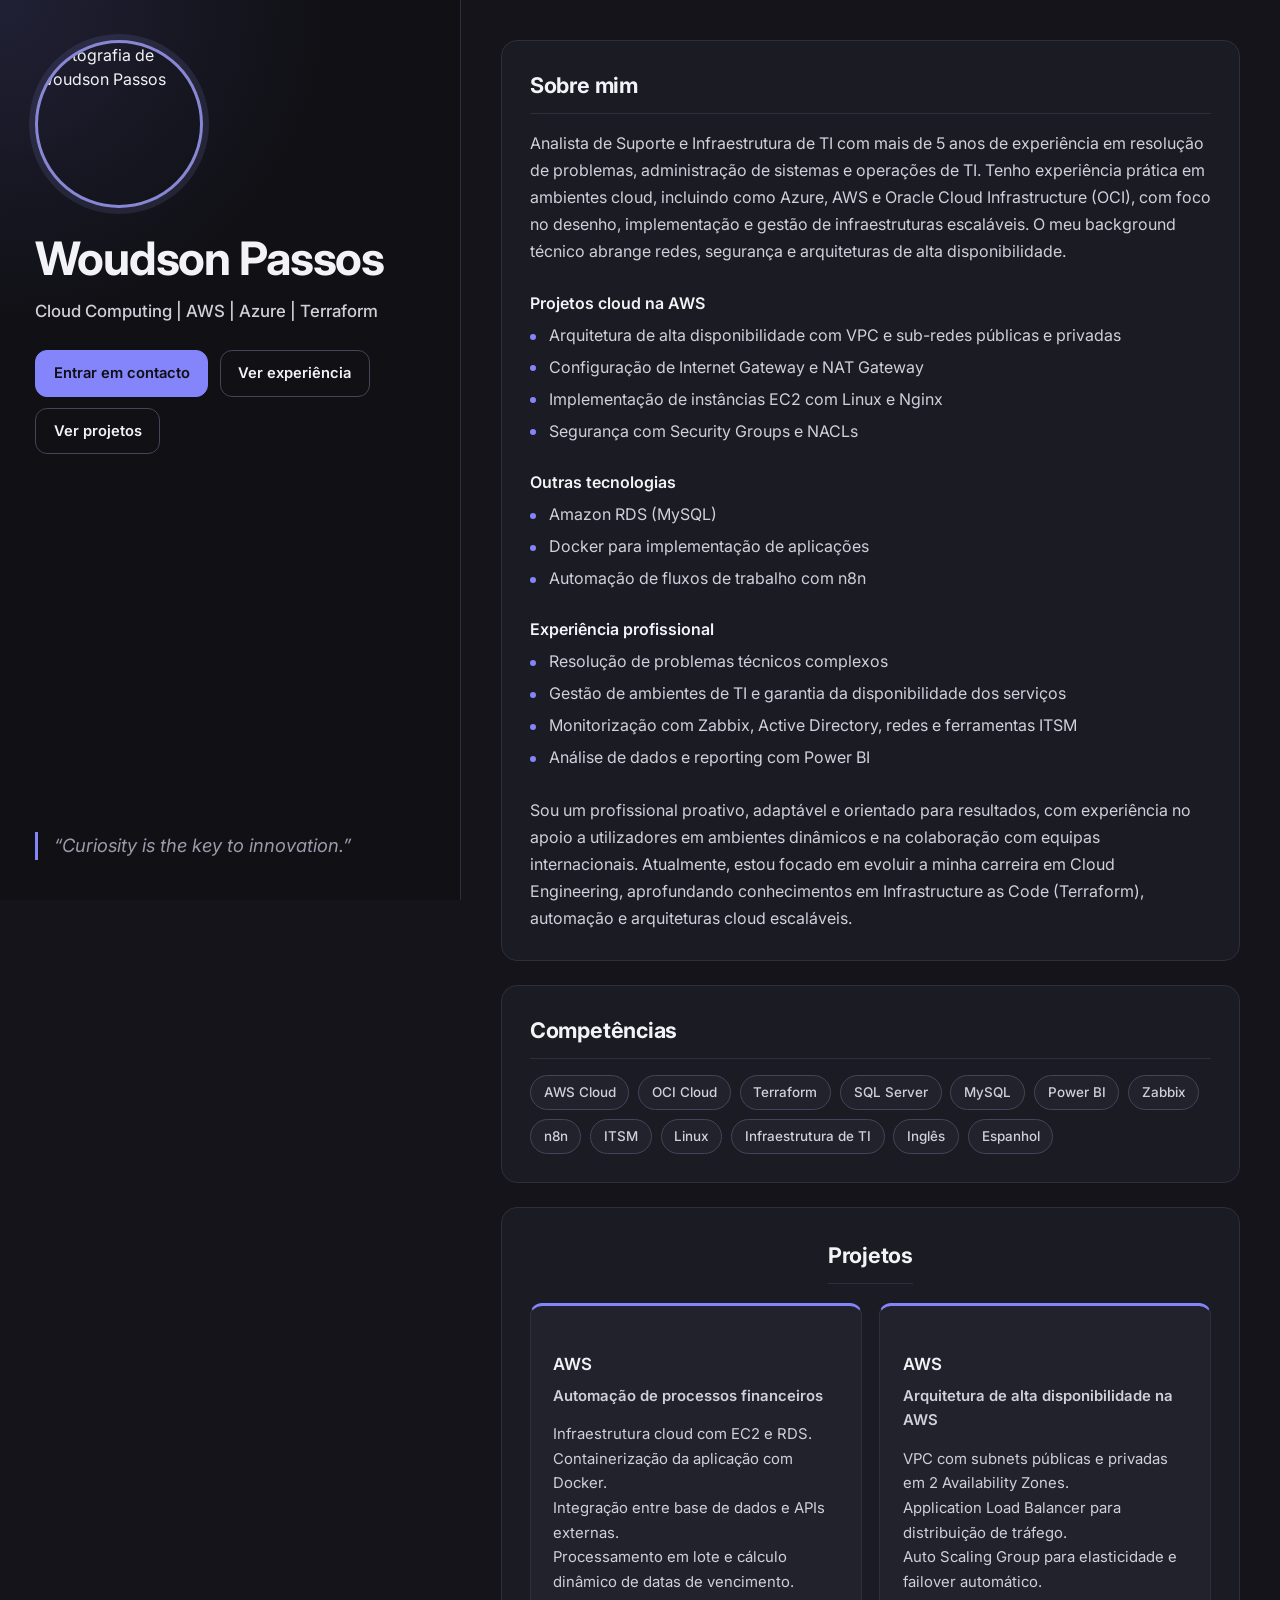
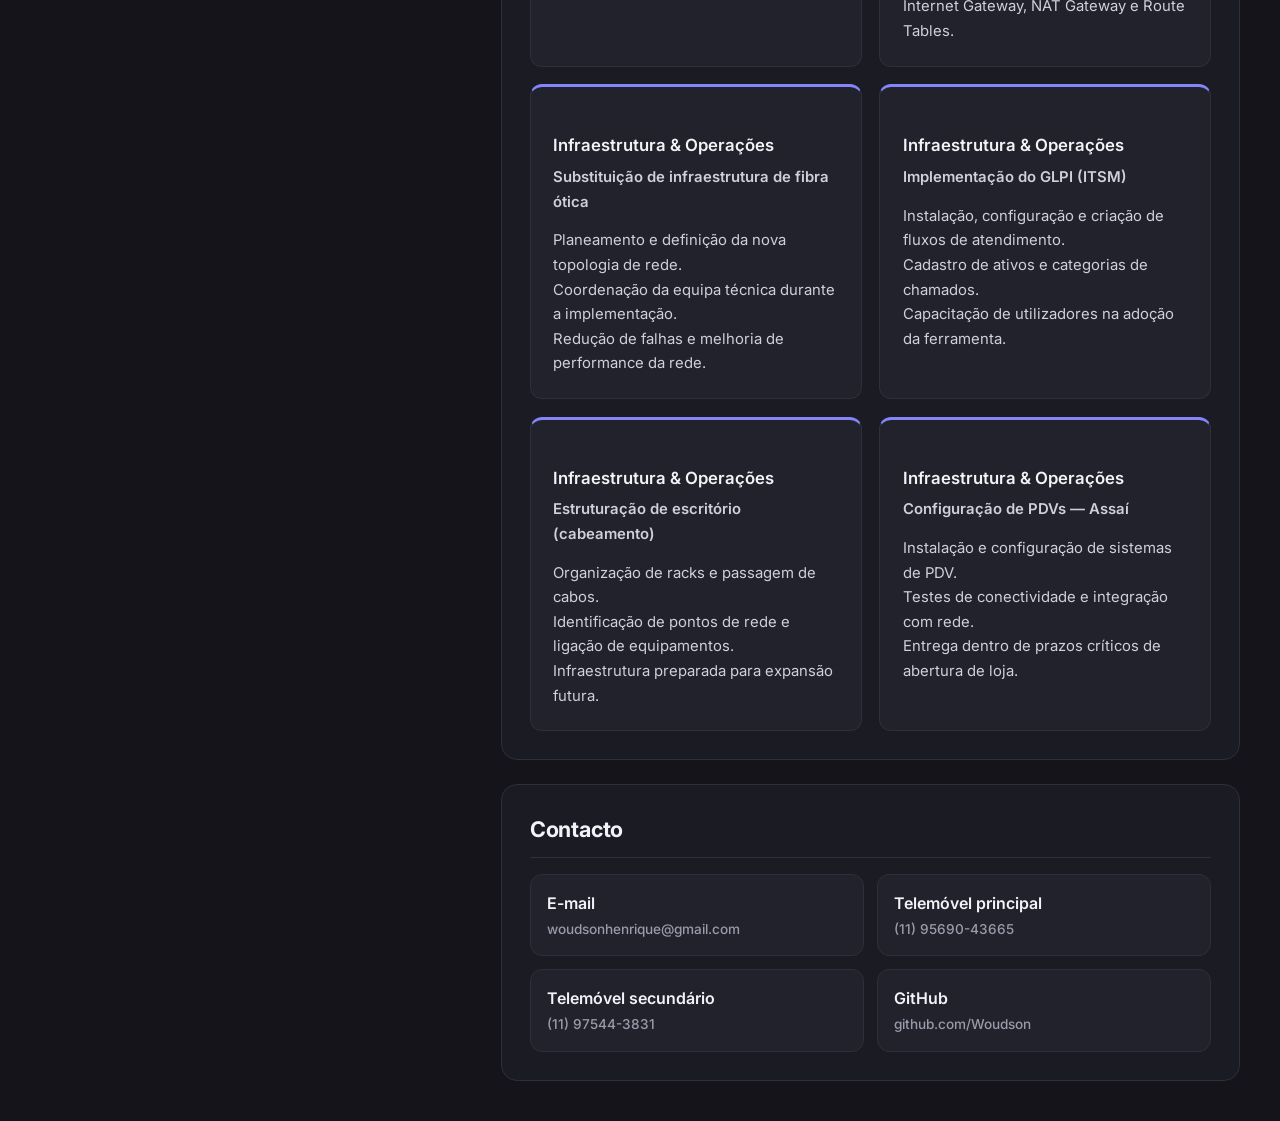
==== commit f9e4deca: "v2" ====
--- a/index.html
+++ b/index.html
@@ -120,7 +120,75 @@
             <span>Espanhol</span>
           </div>
         </section>
-
+        <section class="panel" id="projetos">
+  <div class="section-head">
+    <h2>Projetos</h2>
+  </div>
+
+  <div class="cards">
+    <article class="card">
+      <h3>AWS</h3>
+      <p class="subtitle">Automação de processos financeiros</p>
+      <p>
+        Infraestrutura cloud com EC2 e RDS.<br>
+        Containerização da aplicação com Docker.<br>
+        Integração entre base de dados e APIs externas.<br>
+        Processamento em lote e cálculo dinâmico de datas de vencimento.
+      </p>
+    </article>
+
+    <article class="card">
+      <h3>AWS</h3>
+      <p class="subtitle">Arquitetura de alta disponibilidade na AWS</p>
+      <p>
+        VPC com subnets públicas e privadas em 2 Availability Zones.<br>
+        Application Load Balancer para distribuição de tráfego.<br>
+        Auto Scaling Group para elasticidade e failover automático.<br>
+        Internet Gateway, NAT Gateway e Route Tables.
+      </p>
+    </article>
+
+    <article class="card">
+      <h3>Infraestrutura &amp; Operações</h3>
+      <p class="subtitle">Substituição de infraestrutura de fibra ótica</p>
+      <p>
+        Planeamento e definição da nova topologia de rede.<br>
+        Coordenação da equipa técnica durante a implementação.<br>
+        Redução de falhas e melhoria de performance da rede.
+      </p>
+    </article>
+
+    <article class="card">
+      <h3>Infraestrutura &amp; Operações</h3>
+      <p class="subtitle">Implementação do GLPI (ITSM)</p>
+      <p>
+        Instalação, configuração e criação de fluxos de atendimento.<br>
+        Cadastro de ativos e categorias de chamados.<br>
+        Capacitação de utilizadores na adoção da ferramenta.
+      </p>
+    </article>
+
+    <article class="card">
+      <h3>Infraestrutura &amp; Operações</h3>
+      <p class="subtitle">Estruturação de escritório (cabeamento)</p>
+      <p>
+        Organização de racks e passagem de cabos.<br>
+        Identificação de pontos de rede e ligação de equipamentos.<br>
+        Infraestrutura preparada para expansão futura.
+      </p>
+    </article>
+
+    <article class="card">
+      <h3>Infraestrutura &amp; Operações</h3>
+      <p class="subtitle">Configuração de PDVs — Assaí</p>
+      <p>
+        Instalação e configuração de sistemas de PDV.<br>
+        Testes de conectividade e integração com rede.<br>
+        Entrega dentro de prazos críticos de abertura de loja.
+      </p>
+    </article>
+  </div>
+</section>
         <section class="panel" id="contacto" aria-labelledby="titulo-contacto">
           <h2 id="titulo-contacto">Contacto</h2>
           <div class="contact-grid">
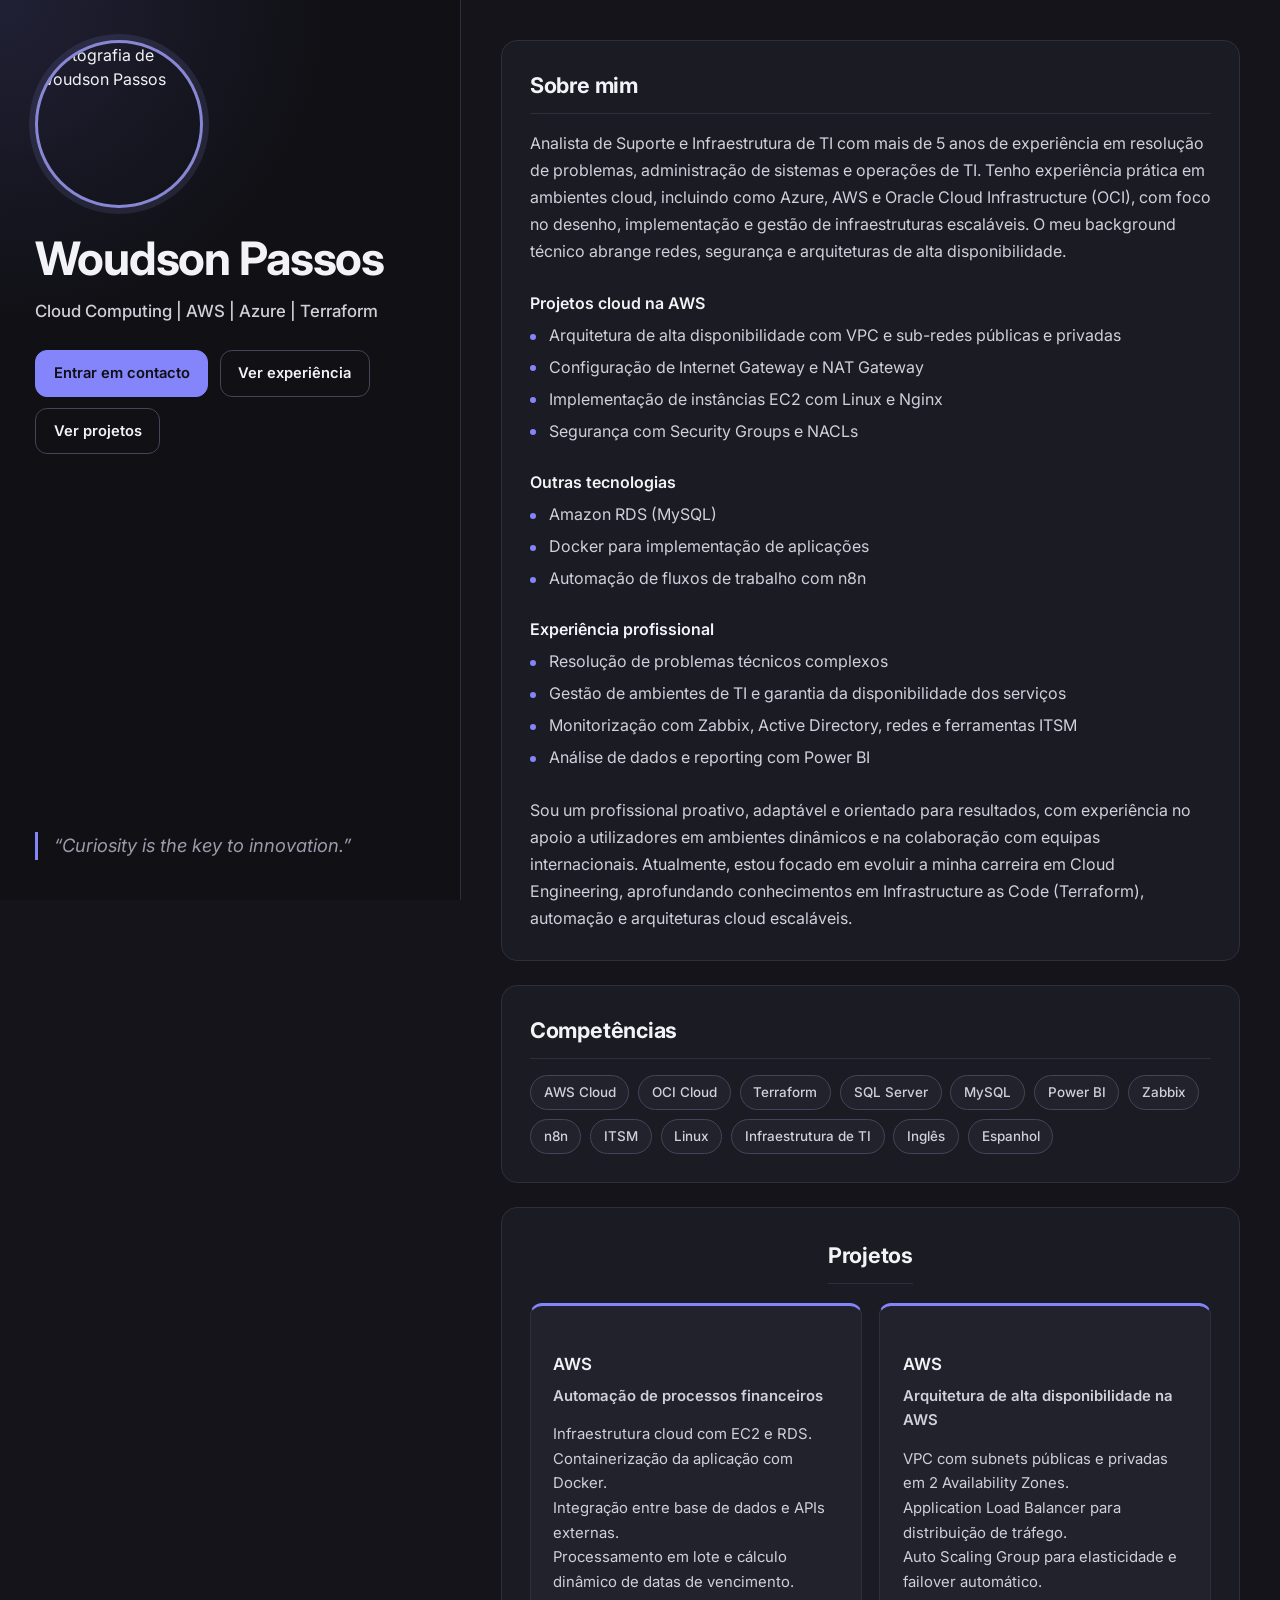
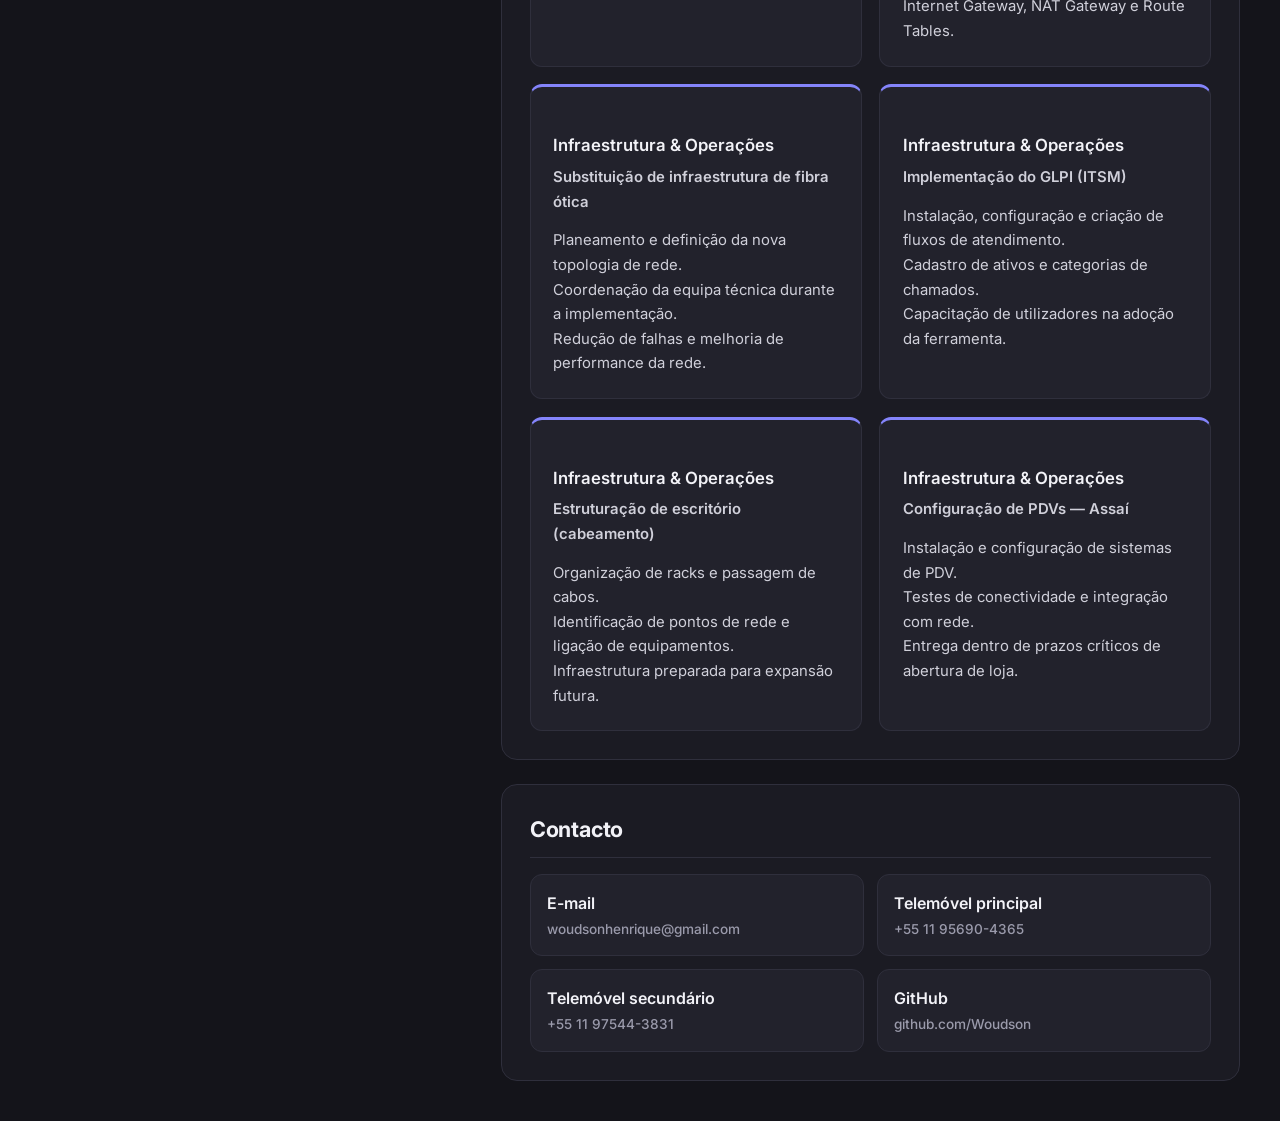
==== commit 0d6fb24c: "a" ====
--- a/index.html
+++ b/index.html
@@ -196,14 +196,13 @@
               <strong>E-mail</strong>
               <span>woudsonhenrique@gmail.com</span>
             </a>
-            <!-- Verifique este número: tem um dígito a mais do que o habitual. -->
             <a href="tel:+55119569043665">
               <strong>Telemóvel principal</strong>
-              <span>(11) 95690-43665</span>
+              <span>+55 11 95690-4365</span>
             </a>
             <a href="tel:+5511975443831">
               <strong>Telemóvel secundário</strong>
-              <span>(11) 97544-3831</span>
+              <span>+55 11 97544-3831</span>
             </a>
             <a
               href="https://github.com/Woudson"
